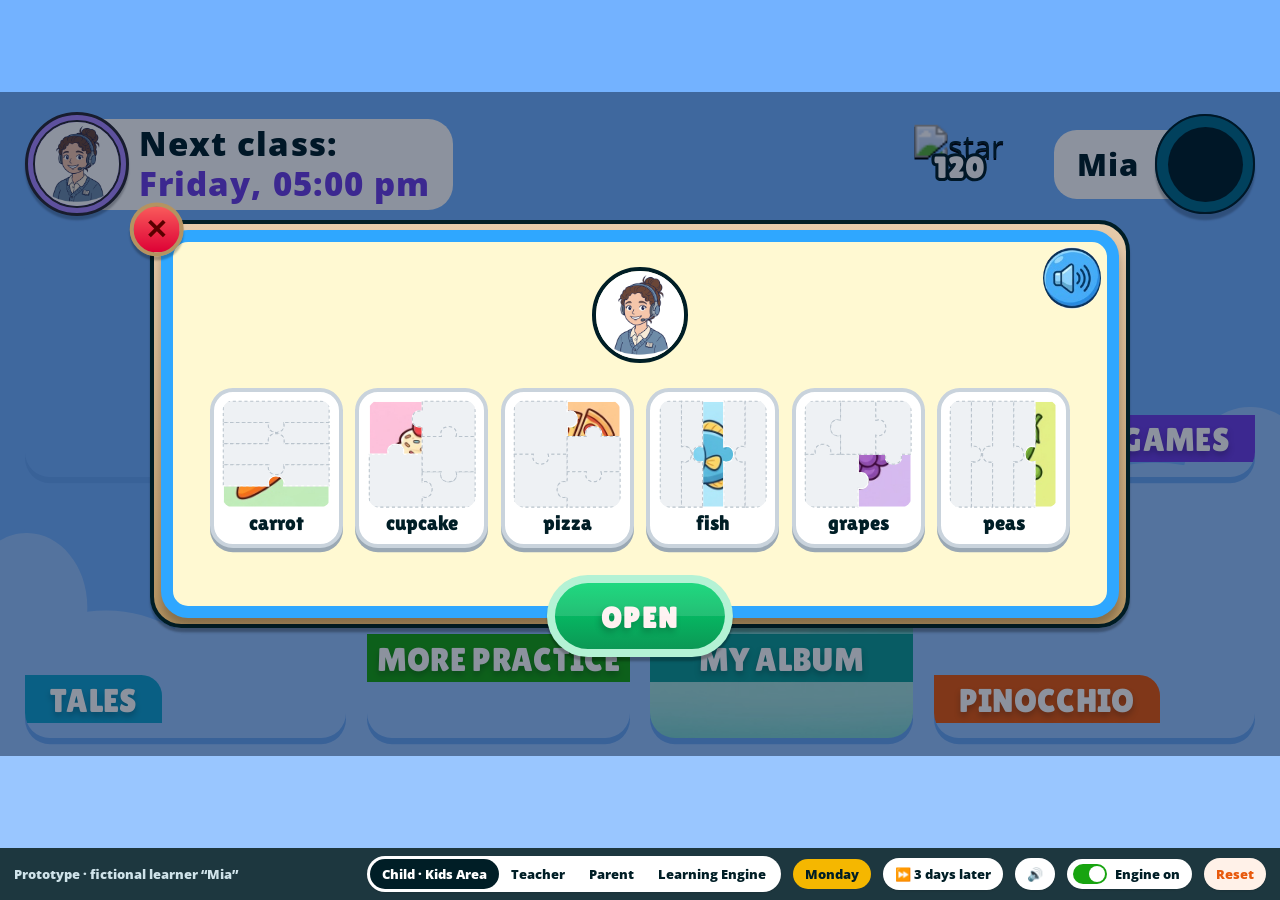
==== index.html @ e577f371 "Clip game avatars to the inner disc of their ring Co-Authored-By: Claude Opus 5.5 <noreply@anthropic" ====
<!doctype html>
<html lang="en" class="ka">
<head>
<meta charset="utf-8">
<meta name="viewport" content="width=device-width, initial-scale=1">
<title>My Album — Kids Area prototype</title>
<link rel="preconnect" href="https://fonts.googleapis.com">
<link rel="preconnect" href="https://fonts.gstatic.com" crossorigin>
<link href="https://fonts.googleapis.com/css2?family=Lilita+One&family=Open+Sans:wght@400;600;700;800&display=swap" rel="stylesheet">
<link rel="stylesheet" href="styles.css?v=42">
<link rel="stylesheet" href="ka.css?v=42">
</head>
<body>
  <div class="ka-root bg-dash" id="kaRoot">
    <div class="ka-cloud" aria-hidden="true">
      <svg viewBox="0 159 568 161" preserveAspectRatio="none"><path id="cloudPath" fill="#BFDCFF" opacity=".5" d="M579.778 208.07C583.449 202.976 585.612 196.715 585.612 189.947C585.612 172.856 571.813 159 554.791 159C541.146 159 529.572 167.902 525.516 180.238C521.269 179.644 516.931 179.337 512.521 179.337C475.255 179.337 443.09 201.263 428.123 232.968C422.91 231.44 417.395 230.621 411.69 230.621C394.4 230.621 378.86 238.145 368.14 250.109C360.456 244.524 351.011 241.232 340.8 241.232C326.866 241.232 314.357 247.363 305.806 257.085C289.142 232.065 260.748 215.589 228.521 215.589C226.1 215.589 223.701 215.682 221.327 215.865C204.839 200.858 182.959 191.716 158.952 191.716C123.844 191.716 93.2852 211.268 77.486 240.119C68.28 235.73 57.9822 233.274 47.1131 233.274C44.2618 233.274 41.4499 233.443 38.6867 233.771C38.7268 233.169 38.7472 232.56 38.7472 231.947C38.7472 217.053 26.722 204.979 11.8883 204.979C-2.9455 204.979 -14.9706 217.053 -14.9706 231.947C-14.9706 241.238 -10.2922 249.431 -3.1718 254.281C-15.9074 267.149 -23.7769 284.878 -23.7769 304.453C-23.7769 343.764 7.96165 375.632 47.1131 375.632C66.7025 375.632 84.4361 367.653 97.2668 354.757C113.673 369.394 135.278 378.284 158.952 378.284C161.373 378.284 163.772 378.191 166.146 378.009C182.634 393.015 204.514 402.158 228.521 402.158C272.734 402.158 309.733 371.148 319.123 329.608C325.6 333.025 332.975 334.958 340.8 334.958C350.387 334.958 359.299 332.056 366.712 327.078C377.454 340 393.616 348.221 411.69 348.221C424.067 348.221 435.547 344.366 445.005 337.785C462.002 355.656 485.967 366.789 512.521 366.789C564.074 366.789 605.866 324.827 605.866 273.063C605.866 247.827 595.933 224.92 579.778 208.07Z"/></svg>
    </div>
    <div class="ka-stage" id="stage" aria-live="polite"></div>
  </div>
  <div class="adult-page" id="adultPage" hidden><div class="screen adult" id="adultScreen"></div></div>
  <div class="demo-bar floating" id="demoBar"></div>
  <script src="app.js?v=42"></script>
</body>
</html>
---- styles.css ----
:root {
  --sky: #73B2FF;
  --sky-edge: #5E9CEB;
  --ink: #001E26;
  --ink-soft: #3E5A63;
  --white: #FFFFFF;
  --paper: #FFF9EE;
  --green: #18A410;
  --green-edge: #0F7A09;
  --purple: #6D3DE4;
  --lavender: #AB89FF;
  --cyan: #11A2CF;
  --magenta: #CF05C1;
  --orange: #E8590C;
  --gold: #F5B700;
  --gold-soft: #FFE27A;
  --red: #E5383B;
  --mint: #B4F2D5;
  --radius: 12px;
  --pill: 30px;
}

* { box-sizing: border-box; }
html, body { margin: 0; }
body {
  background: #E9EEF5;
  color: var(--ink);
  font-family: "Open Sans", system-ui, sans-serif;
  font-size: 15px;
  line-height: 1.4;
}
button { font: inherit; color: inherit; cursor: pointer; }
button:focus-visible, [tabindex]:focus-visible { outline: 3px solid var(--purple); outline-offset: 2px; }
img { display: block; max-width: 100%; }
.title-font { font-family: "Lilita One", sans-serif; font-weight: 400; letter-spacing: .3px; }

/* ---------- demo bar (outside the product) ---------- */
.demo-bar {
  display: flex; flex-wrap: wrap; align-items: center; gap: 8px 12px;
  max-width: 1040px; margin: 0 auto; padding: 12px 16px;
}
.demo-bar .brand { font-weight: 800; font-size: 13px; color: var(--ink-soft); margin-right: auto; }
.seg { display: inline-flex; background: #fff; border-radius: var(--pill); padding: 3px; box-shadow: 0 1px 2px rgba(0,0,0,.12); }
.seg button { border: 0; background: transparent; padding: 6px 12px; border-radius: var(--pill); font-weight: 800; font-size: 13px; }
.seg button[aria-pressed="true"] { background: var(--ink); color: #fff; }
.chip-btn { border: 0; background: #fff; border-radius: var(--pill); padding: 7px 12px; font-weight: 800; font-size: 13px; box-shadow: 0 1px 2px rgba(0,0,0,.12); }
.chip-btn.warn { background: #FFF1E8; color: var(--orange); }
.toggle { display: inline-flex; align-items: center; gap: 8px; background: #fff; border-radius: var(--pill); padding: 5px 12px 5px 6px; font-weight: 800; font-size: 13px; box-shadow: 0 1px 2px rgba(0,0,0,.12); border: 0; }
.toggle .knob { width: 34px; height: 20px; border-radius: 20px; background: #C9D3DD; position: relative; }
.toggle .knob::after { content: ""; position: absolute; top: 2px; left: 2px; width: 16px; height: 16px; border-radius: 50%; background: #fff; }
.toggle[aria-pressed="true"] .knob { background: var(--green); }
.toggle[aria-pressed="true"] .knob::after { left: 16px; }
.day-pill { font-weight: 800; font-size: 13px; background: var(--ink); color: #fff; border-radius: var(--pill); padding: 6px 12px; }

.demo-bar.floating {
  position: fixed; left: 0; right: 0; bottom: 0; z-index: 200; max-width: none; height: 52px; box-sizing: border-box;
  background: rgba(0,30,38,.88); padding: 8px 14px; flex-wrap: nowrap; overflow-x: auto;
}
.demo-bar.floating .brand { color: #CFE3EA; white-space: nowrap; }
.demo-bar.floating .seg, .demo-bar.floating .chip-btn, .demo-bar.floating .toggle { white-space: nowrap; flex: none; }
.demo-bar.floating .day-pill { background: #F5B700; color: var(--ink); white-space: nowrap; }
.ka-root { bottom: 52px !important; }
.adult-page { position: fixed; inset: 0 0 52px 0; overflow: auto; background: #E9EEF5; z-index: 150; padding: 16px; }
.adult-page .screen { max-width: 1040px; margin: 0 auto; min-height: 0; }
.adult-page[hidden] { display: none; }

/* ---------- device stage ---------- */
.stage {
  max-width: 1040px; margin: 0 auto 16px; padding: 0 16px;
}
.screen {
  position: relative;
  background: var(--sky);
  border-radius: 20px;
  min-height: 600px;
  padding: 18px;
  overflow: hidden;
  box-shadow: 0 6px 0 var(--sky-edge), 0 12px 30px rgba(0,30,38,.15);
}
.screen.adult { background: #F6F8FB; box-shadow: 0 6px 0 #DCE3EC, 0 12px 30px rgba(0,30,38,.10); }

/* top bar */
.topbar { display: flex; align-items: center; gap: 10px; margin-bottom: 16px; }
.back { width: 46px; height: 46px; border-radius: 50%; border: 3px solid var(--ink); background: var(--lavender); font-size: 22px; font-weight: 800; display: grid; place-items: center; box-shadow: 0 3px 0 var(--ink); flex: none; }
.next-class { display: flex; align-items: center; gap: 10px; background: #fff; border-radius: var(--radius); padding: 6px 14px 6px 6px; box-shadow: 0 3px 0 var(--sky-edge); }
.next-class img { width: 40px; height: 40px; border-radius: 50%; object-fit: cover; border: 2px solid var(--ink); }
.next-class b { display: block; font-size: 13px; }
.next-class span { font-size: 13px; color: var(--purple); font-weight: 800; }
.spacer { flex: 1; }
.stars { display: flex; align-items: center; gap: 6px; background: #fff; border-radius: var(--pill); padding: 6px 14px 6px 8px; font-weight: 800; box-shadow: 0 3px 0 var(--sky-edge); }
.stars .star { font-size: 22px; line-height: 1; }
.me { display: flex; align-items: center; gap: 8px; background: #fff; border-radius: var(--pill); padding: 4px 4px 4px 14px; font-weight: 800; box-shadow: 0 3px 0 var(--sky-edge); }
.me .ava { width: 36px; height: 36px; border-radius: 50%; background: var(--purple); color: #fff; display: grid; place-items: center; font-family: "Lilita One", sans-serif; }

/* banner */
.banner { display: flex; align-items: center; gap: 14px; background: #fff; border-radius: var(--radius); padding: 10px 14px; margin-bottom: 14px; box-shadow: 0 3px 0 var(--sky-edge); }
.banner img { width: 52px; height: 52px; border-radius: 50%; object-fit: cover; border: 2px solid var(--ink); flex: none; }
.banner .txt { flex: 1; }
.banner .txt b { font-family: "Lilita One", sans-serif; font-weight: 400; font-size: 19px; display: block; }
.banner .txt small { color: var(--ink-soft); font-weight: 800; }
.banner.system { background: #EAF3FF; }

/* home tiles */
.tiles { display: grid; grid-template-columns: 1fr 1.25fr 1fr; grid-template-rows: 190px 190px; gap: 14px; }
.tile { position: relative; border: 0; border-radius: var(--radius); overflow: hidden; text-align: left; padding: 0; box-shadow: 0 4px 0 rgba(0,30,38,.25); }
.tile .label { position: absolute; left: 0; bottom: 12px; background: rgba(0,0,0,.18); color: #fff; font-family: "Lilita One", sans-serif; font-size: 22px; padding: 4px 14px; border-radius: 0 10px 10px 0; text-transform: uppercase; }
.tile .glyph { position: absolute; inset: 0; display: grid; place-items: center; font-size: 64px; opacity: .9; }
.tile.album { grid-row: 1 / 3; grid-column: 2; background: var(--green); }
.tile.album .art { position: absolute; inset: 18px 18px 64px; background: #fff; border-radius: 16px; display: grid; place-items: center; }
.tile.album .art img { width: 82%; }
.tile .badge { position: absolute; top: 12px; right: -34px; transform: rotate(35deg); background: var(--orange); color: #fff; font-family: "Lilita One", sans-serif; padding: 2px 40px; font-size: 14px; }
.tile.dim { filter: saturate(.85); }
.t-streams { background: var(--magenta); } .t-games { background: var(--lavender); }
.t-tales { background: var(--cyan); } .t-practice { background: var(--orange); }

/* album page */
.page-head { display: flex; align-items: center; gap: 12px; flex-wrap: wrap; }
.ribbon { background: var(--purple); color: #fff; font-family: "Lilita One", sans-serif; font-size: 24px; padding: 6px 22px; border-radius: 10px; box-shadow: 0 3px 0 #4B26AE; }
.source { background: #fff; border-radius: var(--pill); padding: 5px 12px; font-weight: 800; font-size: 13px; }
.album {
  background: var(--paper); border-radius: 18px; padding: 18px; margin-top: 14px;
  border: 4px solid var(--ink); box-shadow: 0 5px 0 var(--ink);
}
.album-meta { display: flex; justify-content: space-between; align-items: center; gap: 10px; flex-wrap: wrap; margin-bottom: 14px; }
.progress { display: flex; gap: 6px; align-items: center; font-weight: 800; }
.progress .dot { width: 18px; height: 18px; border-radius: 50%; border: 2px solid var(--ink); background: #fff; }
.progress .dot.on { background: var(--gold); }
.slots { display: grid; grid-template-columns: repeat(4, 1fr); gap: 14px; }
.card {
  position: relative; background: #fff; border-radius: 14px; border: 3px solid var(--ink);
  padding: 10px 10px 12px; text-align: center; box-shadow: 0 3px 0 var(--ink); min-height: 220px;
}
.card .pic { aspect-ratio: 1; display: grid; place-items: center; border-radius: 10px; background: transparent; overflow: hidden; }
.card .pic img { width: 92%; mix-blend-mode: multiply; }
.card .word { font-family: "Lilita One", sans-serif; font-size: 20px; margin-top: 6px; }
.card .phrase { font-size: 12px; font-weight: 800; color: var(--ink-soft); min-height: 34px; }
.card .state { position: absolute; top: -12px; left: 50%; transform: translateX(-50%); white-space: nowrap; font-size: 11px; font-weight: 800; padding: 2px 10px; border-radius: var(--pill); background: var(--ink); color: #fff; }
.card.s0 { border-style: dashed; box-shadow: none; background: #FBF7EE; }
.card.s0 .pic img { filter: grayscale(1) contrast(.35) brightness(1.2); opacity: .45; }
.card.s0 .word, .card.s0 .phrase { color: #B9B3A6; }
.card.s1 .pic img { filter: grayscale(1) contrast(1.1); }
.card.s1 .state { background: #6C7A80; }
.card.s2 .state { background: var(--green); }
.card.s3 { border-color: #B98900; background: linear-gradient(180deg, #FFF6CF, #fff 45%); box-shadow: 0 3px 0 #B98900, 0 0 0 4px var(--gold-soft); }
.card.s3 .state { background: var(--gold); color: var(--ink); }
.card .gold-star { position: absolute; top: 8px; right: 8px; font-size: 22px; }
.card .speak { position: absolute; top: 8px; left: 8px; width: 30px; height: 30px; border-radius: 50%; border: 2px solid var(--ink); background: #fff; font-size: 14px; }

.legend { display: flex; flex-wrap: wrap; gap: 8px 16px; font-size: 12px; font-weight: 800; color: var(--ink-soft); margin-top: 14px; }
.legend span { display: inline-flex; align-items: center; gap: 6px; }
.legend i { width: 14px; height: 14px; border-radius: 4px; border: 2px solid var(--ink); display: inline-block; }

/* buttons */
.btn {
  border: 0; border-radius: var(--pill); padding: 12px 26px; font-family: "Lilita One", sans-serif; font-size: 20px;
  color: #fff; background: var(--green); box-shadow: 0 4px 0 var(--green-edge); text-transform: uppercase;
}
.btn:disabled { background: #A8B4B8; box-shadow: 0 4px 0 #85949A; cursor: not-allowed; }
.btn.secondary { background: #fff; color: var(--ink); box-shadow: 0 4px 0 #C4CFD6; }
.btn.gold { background: var(--gold); color: var(--ink); box-shadow: 0 4px 0 #B98900; }
.btn.small { font-size: 16px; padding: 8px 18px; }
.cta-row { display: flex; gap: 12px; align-items: center; justify-content: center; flex-wrap: wrap; margin-top: 18px; }
.note { font-weight: 800; color: #fff; text-align: center; margin-top: 10px; text-shadow: 0 1px 0 rgba(0,0,0,.15); }
.note.dark { color: var(--ink-soft); text-shadow: none; }

/* activity */
.activity { background: #fff; border-radius: 18px; padding: 18px; border: 4px solid var(--ink); box-shadow: 0 5px 0 var(--ink); min-height: 470px; display: flex; flex-direction: column; }
.act-head { display: flex; align-items: center; gap: 12px; margin-bottom: 8px; }
.steps { display: flex; gap: 6px; flex: 1; }
.steps i { flex: 1; height: 10px; border-radius: 10px; background: #E3E8EE; }
.steps i.done { background: var(--green); }
.steps i.now { background: var(--lavender); }
.kind { font-weight: 800; font-size: 12px; text-transform: uppercase; color: var(--purple); background: #F0EAFF; border-radius: var(--pill); padding: 4px 10px; white-space: nowrap; }
.prompt { font-family: "Lilita One", sans-serif; font-size: 26px; text-align: center; margin: 6px 0 12px; }
.listen { display: flex; justify-content: center; margin-bottom: 14px; }
.listen button { width: 86px; height: 86px; border-radius: 50%; border: 4px solid var(--ink); background: var(--cyan); color: #fff; font-size: 34px; box-shadow: 0 4px 0 var(--ink); }
.choices { display: grid; grid-template-columns: repeat(4, 1fr); gap: 14px; }
.choice { border: 3px solid var(--ink); border-radius: 14px; background: #fff; padding: 8px; box-shadow: 0 3px 0 var(--ink); }
.choice img { mix-blend-mode: multiply; }
.choice.wrong { border-color: var(--red); box-shadow: 0 3px 0 var(--red); opacity: .55; }
.choice.right { border-color: var(--green); box-shadow: 0 3px 0 var(--green), 0 0 0 4px var(--mint); }
.choice.hint { box-shadow: 0 3px 0 var(--ink), 0 0 0 5px var(--gold-soft); }

.build { display: grid; grid-template-columns: 220px 1fr; gap: 18px; align-items: center; flex: 1; }
.friend { text-align: center; }
.friend img { width: 220px; mix-blend-mode: multiply; }
.friend .plate { display: inline-flex; align-items: center; gap: 6px; margin-top: 4px; background: #F3F6F9; border-radius: var(--pill); padding: 4px 12px; font-weight: 800; }
.friend .plate img { width: 34px; }
.sentence { min-height: 70px; border: 3px dashed #9AAAB1; border-radius: 14px; display: flex; flex-wrap: wrap; gap: 8px; padding: 10px; align-items: center; background: #F8FAFC; }
.sentence .placeholder { color: #9AAAB1; font-weight: 800; }
.tiles-row { display: flex; flex-wrap: wrap; gap: 10px; margin-top: 14px; }
.word-tile { border: 3px solid var(--ink); background: #fff; border-radius: 12px; padding: 8px 16px; font-family: "Lilita One", sans-serif; font-size: 22px; box-shadow: 0 3px 0 var(--ink); }
.word-tile.used { visibility: hidden; }
.word-tile.in { background: #F0EAFF; }
.word-tile.hint { background: var(--gold-soft); }
.word-tile.bad { background: #FFE3E3; border-color: var(--red); box-shadow: 0 3px 0 var(--red); }

.feedback { min-height: 54px; margin-top: 12px; border-radius: 12px; padding: 10px 14px; font-weight: 800; display: flex; align-items: center; gap: 10px; }
.feedback.ok { background: #E3F8E1; color: #0F6B0A; }
.feedback.no { background: #FFF1E8; color: #A33C06; }
.feedback.info { background: #EEF3FF; color: #2C3E9E; }
.act-foot { display: flex; justify-content: space-between; align-items: center; gap: 10px; margin-top: auto; padding-top: 14px; }
.hint-btn { border: 0; background: #FFF6D6; border-radius: var(--pill); padding: 8px 16px; font-weight: 800; }
.hint-btn:disabled { opacity: .45; cursor: not-allowed; }

/* summary / reward */
.summary { background: #fff; border-radius: 18px; padding: 22px; border: 4px solid var(--ink); box-shadow: 0 5px 0 var(--ink); text-align: center; }
.summary h2 { font-family: "Lilita One", sans-serif; font-weight: 400; font-size: 32px; margin: 0 0 6px; }
.up-list { display: flex; justify-content: center; flex-wrap: wrap; gap: 12px; margin: 16px 0; }
.up { width: 120px; }
.up .card { min-height: 0; padding: 6px; }
.up .card .word { font-size: 16px; }
.plus { font-family: "Lilita One", sans-serif; font-size: 28px; color: var(--green); }
.when { display: inline-flex; align-items: center; gap: 10px; background: #FFF6D6; border: 3px solid var(--gold); border-radius: 14px; padding: 10px 16px; font-weight: 800; }
.reward { display: grid; grid-template-columns: 240px 1fr; gap: 18px; align-items: center; text-align: left; }
.reward img { mix-blend-mode: multiply; }

/* adult views */
.adult h2 { font-size: 22px; margin: 0 0 4px; }
.adult .sub { color: var(--ink-soft); margin: 0 0 16px; }
.panel { background: #fff; border-radius: 14px; padding: 16px; box-shadow: 0 1px 3px rgba(0,30,38,.08); border: 1px solid #E3E8EE; margin-bottom: 14px; }
.panel h3 { margin: 0 0 10px; font-size: 16px; }
.t-head { display: flex; align-items: center; gap: 14px; margin-bottom: 14px; }
.t-head img { width: 64px; height: 64px; border-radius: 50%; object-fit: cover; border: 2px solid var(--ink); }
table { width: 100%; border-collapse: collapse; font-size: 14px; }
th, td { text-align: left; padding: 8px 6px; border-bottom: 1px solid #EEF1F4; vertical-align: top; }
th { font-size: 12px; text-transform: uppercase; color: var(--ink-soft); letter-spacing: .3px; }
.rung { display: inline-block; font-size: 12px; font-weight: 800; padding: 2px 10px; border-radius: var(--pill); }
.r0 { background: #EEF1F4; color: #6C7A80; } .r1 { background: #E6EAED; color: #3E5A63; }
.r2 { background: #E3F8E1; color: #0F6B0A; } .r3 { background: #FFF1BF; color: #7A5A00; }
.focus { background: #FFF6D6; border-left: 5px solid var(--gold); border-radius: 10px; padding: 10px 14px; font-weight: 600; }
.cando { display: flex; gap: 12px; align-items: flex-start; padding: 12px 0; border-bottom: 1px solid #EEF1F4; }
.cando:last-child { border-bottom: 0; }
.cando .ic { font-size: 22px; width: 32px; text-align: center; }
.cando b { display: block; }
.cando small { color: var(--ink-soft); }
.before { color: var(--ink-soft); font-size: 13px; }
.before s { color: #9AAAB1; }
.empty { color: var(--ink-soft); font-style: italic; }
.zone { font-weight: 800; }
.zone.frustrating { color: var(--red); } .zone.suboptimal { color: var(--orange); }
.zone.optimal { color: var(--green); } .zone.boring { color: #7A8A90; }
.mono { font-family: ui-monospace, SFMono-Regular, Menlo, monospace; font-size: 12px; }
.events-wrap { max-height: 330px; overflow: auto; }
.grid2 { display: grid; grid-template-columns: 1fr 1fr; gap: 14px; }

.toast { position: fixed; left: 50%; bottom: 24px; transform: translateX(-50%); background: var(--ink); color: #fff; padding: 10px 18px; border-radius: var(--pill); font-weight: 800; z-index: 10; max-width: calc(100% - 32px); text-align: center; }

@media (max-width: 760px) {
  .screen { padding: 12px; min-height: 0; }
  .tiles { grid-template-columns: 1fr 1fr; grid-template-rows: 220px 130px 130px; }
  .tile.album { grid-column: 1 / 3; grid-row: 1; }
  .next-class { display: none; }
  .slots, .choices { grid-template-columns: repeat(2, 1fr); }
  .build, .reward, .grid2 { grid-template-columns: 1fr; }
  .friend img { width: 170px; margin: 0 auto; }
  .prompt { font-size: 22px; }
  .word-tile { font-size: 19px; padding: 6px 12px; }
}

/* v3 adult views */
.chip-btn.ok { background: #18A410; color: #fff; border-color: #0F6B0A; }
.lvchip { display: inline-block; font-size: 12px; font-weight: 700; padding: 2px 8px; border-radius: 10px; background: #EEF1F3; white-space: nowrap; }
.lvchip.l2 { background: #DDEFFF; } .lvchip.l3 { background: #E4E9EE; } .lvchip.l4 { background: #FFF0B8; } .lvchip.l5 { background: #F1E6FF; }
.ladder { display: flex; flex-wrap: wrap; gap: 4px 14px; font-size: 13px; color: #3E5A63; margin-top: 3px; }
.ladder b { color: #001E26; }
.gpill { display: inline-block; font-size: 12px; font-weight: 800; color: #fff; padding: 2px 8px; border-radius: 10px; }
.gpill.g-bubbles { background: #E9B33D; } .gpill.g-pino { background: #E8590C; } .gpill.g-quiz { background: #2BB5D6; }

/* v4 parent view */
.kpis { display: grid; grid-template-columns: repeat(3, 1fr); gap: 12px; margin-bottom: 14px; }
.kpi { background: #fff; border-radius: 14px; padding: 14px 16px; box-shadow: 0 1px 3px rgba(0,0,0,.08); display: grid; grid-template-columns: auto 1fr; column-gap: 12px; align-items: center; }
.kpi b { font-size: 40px; line-height: 1; grid-row: 1 / 3; color: #6D3DE4; }
.kpi:first-child b { color: #C08A00; }
.kpi span { font-size: 13px; color: #3E5A63; line-height: 1.3; }
.kpi small { font-size: 12px; font-weight: 800; color: #6C7A80; }
.kpi small.pos { color: #18A410; } .kpi small.neg { color: #DD0035; }
.pchart { width: 100%; height: auto; display: block; }
.pchart .grid { stroke: #E6EAEE; stroke-width: 1; }
.pchart .ax { font-size: 10px; fill: #6C7A80; }
.pchart .ln { fill: none; stroke-width: 2.5; }
.pchart .ln.met, .pchart .dt.met { stroke: #9171EB; } .pchart .dt.met { fill: #9171EB; }
.pchart .ln.rem, .pchart .dt.rem { stroke: #E0A200; } .pchart .dt.rem { fill: #E0A200; }
.pchart .vl { font-size: 11px; font-weight: 800; } .pchart .vl.met { fill: #6D3DE4; } .pchart .vl.rem { fill: #A87700; }
.wk { margin: 0 0 8px; font-size: 14px; line-height: 1.45; }
.vm-legend { display: flex; flex-wrap: wrap; gap: 6px; margin-bottom: 10px; }
.vm-row { display: grid; grid-template-columns: 150px 1fr; gap: 10px; padding: 6px 0; border-top: 1px solid #EEF1F3; align-items: start; }
.vm-row.locked { opacity: .55; }
.vm-u { display: flex; align-items: center; gap: 6px; font-size: 13px; }
.vm-u em { font-style: normal; font-size: 10px; font-weight: 800; background: #6D3DE4; color: #fff; border-radius: 8px; padding: 1px 6px; }
.vm-u em.soon { background: #B0B8BE; }
.vm-chips { display: flex; flex-wrap: wrap; gap: 5px; }
.vchip { display: inline-flex; align-items: center; gap: 3px; font-size: 12px; font-weight: 700; padding: 2px 8px 2px 5px; border-radius: 10px; border: 1.5px solid transparent; white-space: nowrap; }
.vchip i { font-style: normal; font-size: 13px; }
.vchip.l0 { background: #fff; border: 1.5px dashed #C3CAD0; color: #8A959B; }
.vchip.l1 { background: #E9ECEE; color: #4A565C; }
.vchip.l2 { background: #D6ECFF; color: #0D5C9E; }
.vchip.l3 { background: linear-gradient(#FFFFFF, #DCE3EA); border-color: #9AA8B4; color: #3E4A52; }
.vchip.l4 { background: #FFE78F; border-color: #E0A200; color: #6B4A00; }
.vchip.l5 { background: linear-gradient(120deg, #FFD3F4, #D1E9FF, #FFF1A8); border-color: #9171EB; color: #3B2496; }
.vchip.dz { filter: saturate(.3); border-style: dashed; }
.lvchip.dz { background: #EFE7DA; }
@media (max-width: 700px) { .kpis { grid-template-columns: 1fr; } .vm-row { grid-template-columns: 1fr; } }

/* v7 parent: programme status */
.status { border-radius: 14px; padding: 12px 16px; margin: 0 0 14px; font-size: 15px; line-height: 1.45; background: #fff; border-left: 6px solid #18A410; box-shadow: 0 1px 3px rgba(0,0,0,.08); }
.status.mid { border-left-color: #E0A200; } .status.low { border-left-color: #DD0035; }
.status > b:first-child { color: #18A410; } .status.mid > b:first-child { color: #B07D00; } .status.low > b:first-child { color: #DD0035; }
.kpi b small { font-size: 16px; color: #8A959B; }
.pchart .pb.ok { fill: #34C759; } .pchart .pb.mid { fill: #F2B705; } .pchart .pb.low { fill: #F0516A; } .pchart .pb.fut { fill: #E3E8EC; }
.pchart .exp { stroke: #0D3B4E; stroke-width: 2; stroke-dasharray: 4 3; }
.pchart .vl { font-size: 10px; font-weight: 800; fill: #0D3B4E; }
.lg { display: inline-block; font-size: 11px; font-weight: 800; padding: 1px 7px; border-radius: 8px; margin-left: 4px; color: #fff; }
.lg.ok { background: #34C759; } .lg.mid { background: #E0A200; } .lg.low { background: #F0516A; }
.nw { display: grid; gap: 8px; }
.nw-i { display: flex; gap: 10px; align-items: center; }
.nw-e { font-size: 28px; width: 40px; height: 40px; border-radius: 10px; background: #F3F6F9; display: flex; align-items: center; justify-content: center; flex: none; }
.nw-i b { font-size: 15px; } .nw-i small { display: block; font-size: 13px; color: #3E5A63; margin-top: 1px; }

/* v8: level colour scale — dashed (not met) → grey (met) → yellow (recognises) → light green (says) → green (remembers) → rainbow (uses with teacher); pink = forgotten */
.vchip.l0, .lvchip.l0 { background: #fff; border: 1.5px dashed #B9C3CC; color: #8A959B; }
.vchip.l1, .lvchip.l1 { background: #E6E9EC; border: 1.5px solid #D0D6DB; color: #4A565C; }
.vchip.l2, .lvchip.l2 { background: #FFEB99; border: 1.5px solid #F2CF4A; color: #6B5300; }
.vchip.l3, .lvchip.l3 { background: #D4F2C9; border: 1.5px solid #9FDC8C; color: #2B6B1C; }
.vchip.l4, .lvchip.l4 { background: #5CCB5F; border: 1.5px solid #3BA53E; color: #fff; }
.vchip.l5, .lvchip.l5 { background: linear-gradient(110deg, #FFB3C7, #FFE38A 25%, #B6F0A8 50%, #A8DDFF 75%, #D9B8FF); border: 1.5px solid #B48CF0; color: #3B2496; }
.vchip.dz, .lvchip.dz { background: #FFD6E5; border: 1.5px solid #F48FB1; color: #A3164E; filter: none; border-style: solid; }
.nw-e .emo { font-size: inherit; } .nw-e .wimg { width: 40px; height: 40px; border-radius: 10px; }
.vm-u .tico { width: 22px; height: 22px; border-radius: 50%; }
.chip-ico { width: 15px; height: 15px; border-radius: 50%; vertical-align: -3px; margin-left: 3px; }
h3 .chip-ico { width: 20px; height: 20px; margin: 0 4px 0 0; vertical-align: -4px; }
---- ka.css ----
/* Kids Area replica — layout, sizes and colours measured from school.novakidschool.com (Nov 2026).
   Base canvas 616×320, scaled with CSS zoom exactly like the original (--zoom = viewport / base). */
@font-face { font-family: "Lilita One"; src: url("https://cdn.novakidschool.com/student-area/fonts/LilitaOne-Regular.ttf") format("truetype"); font-display: swap; }
@font-face { font-family: "St Transmission Bold"; src: local("StTransmission-Bold"), url("https://cdn.novakidschool.com/landing/static/fonts/st-transmission/StTransmission-Bold.otf") format("opentype"); font-weight: 700; font-display: swap; }
@font-face { font-family: Mikado; src: url("https://cdn.novakidschool.com/student-area/fonts/Mikado-Web-Regular.woff2") format("woff2"); font-weight: 400; font-display: swap; }
@font-face { font-family: Mikado; src: url("https://cdn.novakidschool.com/student-area/fonts/Mikado-Web-Bold.woff2") format("woff2"); font-weight: 700 800; font-display: swap; }

html.ka, html.ka body { margin: 0; height: 100%; overflow: hidden; }
.ka-root {
  position: fixed; inset: 0; display: flex; align-items: center; justify-content: center; overflow: hidden;
  font-family: "Open Sans", sans-serif; color: #001E26;
  background-color: #73B2FF;
}
.ka-root.bg-dash { background: #73B2FF; }
.ka-root.bg-inner { background: #E3D1FF; }
.ka-root.bg-hw { background: #B4A1FF url("https://cdn.novakidschool.com/student-area/images/skill-exerciser/background.svg") center / cover no-repeat; }
.ka-cloud { position: absolute; left: 0; right: 0; bottom: 0; height: 52%; pointer-events: none; }
.ka-cloud svg { width: 100%; height: 100%; display: block; }
.ka-stage { width: 616px; height: 320px; zoom: var(--zoom, 1); position: relative; flex: none; overflow: hidden; }
:where(.ka-stage) button { font: inherit; color: inherit; cursor: pointer; appearance: none; background: none; border: 0; padding: 0; position: relative; flex-shrink: 0; }
:where(.ka-stage) button:hover { filter: brightness(92%) contrast(110%); }
:where(.ka-stage) button:disabled { filter: contrast(55%) brightness(85%); pointer-events: none; }
:where(.ka-stage) img { display: block; }

/* text styles */
.t-primary { color: #fff; letter-spacing: .07em; font-family: "St Transmission Bold", "Lilita One", sans-serif; font-weight: 700; position: relative; z-index: 1; display: inline-flex; padding: .182em; line-height: 1.2; }
.t-primary::before { content: attr(data-text); position: absolute; inset: 0; padding: inherit; z-index: -1; -webkit-text-stroke: .25em #001E26; }
.t-lilita { font-family: "Lilita One", sans-serif; font-weight: 400; }
.t-mikado { font-family: Mikado, "Open Sans", sans-serif; font-weight: 800; letter-spacing: .5px; }

/* header */
.ka-header { height: 70px; padding: 0 12px; display: flex; align-items: center; position: relative; z-index: 5; box-sizing: border-box; }
.ka-lesson { display: flex; align-items: center; }
.ka-teacher { z-index: 1; box-sizing: border-box; width: 50px; height: 50px; padding: 2.5px; border-radius: 50%; background: #AB89FF; border: 1.5px solid #2C2A33; box-shadow: 0 2px 1px rgba(0,0,0,.25); }
.ka-teacher > div { height: 100%; border-radius: 50%; overflow: hidden; background: #2C2A33; border: 1px solid #2C2A33; box-sizing: border-box; }
.ka-teacher img { width: 110px; margin: 1px 0 0 -30px; }
.ka-teacher img.photo { width: 100%; height: 100%; object-fit: cover; margin: 0; }
.ka-info { box-sizing: border-box; background: #fff; border-radius: 12px; display: flex; flex-direction: column; justify-content: center; min-width: 160px; height: 44px; margin-left: -36px; padding: 0 11px 0 41px; text-align: left; }
.ka-info span { font-size: 16px; line-height: 1.2; }
.ka-icon-btn { margin-left: auto; }
.ka-icon-btn + .ka-icon-btn { margin-left: 10px; }
.ka-dq img { width: 48px; }
.ka-shop img { width: 44px; }
.ka-coins { display: flex; align-items: center; justify-content: center; min-width: 50px; margin-left: auto; position: relative; user-select: none; }
.ka-icon-btn + .ka-coins { margin-left: 10px; }
.ka-coins .star { position: absolute; top: 50%; left: 50%; transform: translate(-50%, -50%); filter: drop-shadow(0 1.18px 0 #000); width: 60px; }
.ka-coins .num { font-family: "Lilita One", sans-serif; font-size: 14px; position: relative; top: 2px; z-index: 1; }
.ka-coins .num::before { -webkit-text-stroke: .21em #001E26; }
.ka-profile { display: flex; flex-direction: row-reverse; align-items: center; margin-left: 10px; }
.ka-avatar { width: 48px; height: 48px; border-radius: 50%; background: #016B88; position: relative; box-shadow: 0 3px 1px rgba(0,0,0,.25); }
.ka-avatar::before { content: ""; position: absolute; inset: 0; border: 1.24px solid #001E26; border-radius: 50%; }
.ka-avatar .ch { position: absolute; top: 12.4%; left: 12.4%; width: 75.2%; height: 75.2%; border-radius: 50%; overflow: hidden; background: #001E26; }
.ka-avatar .ch img { position: absolute; max-width: none; width: 150%; height: auto; left: -40%; top: -14%; margin: 0; transform: none; }
.ka-nick { background: #fff; border-radius: 11px; height: 33px; display: flex; align-items: center; margin: 0 -40px 0 10px; padding: 1px 48px 0 11px; box-sizing: border-box; font-size: 15px; }

/* dashboard tiles */
.ka-tiles { box-sizing: border-box; height: 250px; gap: 10px; padding: 0 12px 9px; display: grid; }
.ka-tiles.g6 { grid-template-columns: 1.1fr .9fr .9fr 1.1fr; grid-template-areas: "tile1 tile3 tile4 tile5" "tile2 tile3 tile4 tile6"; }
.ka-tile { border-radius: 12px; transition: transform .25s; }
.ka-tile:hover { transform: scale(1.04); filter: none !important; }
.ka-tile .wr { border-radius: inherit; background: center / cover no-repeat; width: 100%; height: 100%; display: flex; align-items: center; justify-content: center; position: relative; overflow: hidden; box-shadow: 0 3px 0 #68A7F4; }
.ka-tile .iw { position: absolute; top: 50%; left: 50%; transform: translate(-50%, -50%); max-width: 100%; }
.ka-tile .iw img { width: 100%; }
.ka-tile .label { position: absolute; bottom: 7px; height: 23px; display: flex; align-items: center; justify-content: center; z-index: 1; box-sizing: border-box; color: #fff; }
.ka-tile .label span { font-family: "Lilita One", sans-serif; font-size: 16px; letter-spacing: .01em; color: #fff; text-shadow: 0 2px 3px rgba(0,0,0,.25); position: relative; top: .5px; white-space: nowrap; }
.ka-tile.l-right .label { right: 0; border-top-left-radius: 10px; padding: 0 12px; }
.ka-tile.l-left .label { left: 0; border-top-right-radius: 10px; padding: 0 12px; }
.ka-tile.l-full .label { left: 0; width: 100%; bottom: 27px; }
.ka-badge { position: absolute; z-index: 2; top: -8px; right: -28px; width: 80px; height: 40px; transform: rotate(45deg); display: flex; justify-content: center; align-items: flex-end; padding-bottom: 3px; box-sizing: border-box; background: linear-gradient(#F66504, #EE7408); box-shadow: 0 1px 2px rgba(0,0,0,.25); }
.ka-badge span { font-family: "St Transmission Bold", "Lilita One", sans-serif; font-weight: 700; color: #fff; font-size: 12px; letter-spacing: .07em; text-shadow: 0 2px 3px rgba(0,0,0,.25); }
.ka-tick { position: absolute; z-index: 2; top: 5px; left: 0; }
.ka-tick img { width: 27px; height: 27px; margin: 4px 0 0 7px; object-fit: contain; }
.album-tile .wr { background: linear-gradient(160deg, #2EC4B6 0%, #12A0A0 100%); }
.album-tile .wr::after { content: ""; position: absolute; inset: 0; background: radial-gradient(circle at 30% 20%, rgba(255,255,255,.35), transparent 45%); }
.album-tile .iw { width: 112px; margin-top: -12px; z-index: 1; }
.album-tile .iw img { border-radius: 14px; mix-blend-mode: multiply; }
.album-tile .iw .card-bg { background: #fff; border-radius: 16px; padding: 6px; box-shadow: 0 2px 0 rgba(0,0,0,.2); }
.album-tile .label { background: #0E8C8C; }

/* inner page header (Games style) */
.ka-back { width: 40px; height: 40px; border-radius: 50%; background: rgba(0,24,181,.3); border: 1.2px solid #000; display: flex; align-items: center; justify-content: center; overflow: hidden; box-shadow: .48px 1.06px 0 #000; }
.ka-back img { width: 40px; }
.ka-title { position: absolute; top: 50%; left: 50%; transform: translate(-50%, -50%); height: 46px; z-index: 1; }
.ka-title svg.rb { display: block; filter: drop-shadow(0 5px 1px rgba(0,0,0,.25)); }
.ka-title span { position: absolute; top: 50%; left: 0; width: 100%; box-sizing: border-box; transform: translateY(-50%); text-align: center; justify-content: center; padding: 0 36px; margin-top: -2px; font-size: 18px; text-shadow: -1px 2px 3px rgba(0,0,0,.2); white-space: nowrap; }

/* board popup (beige frame) */
.ka-pop-wrap { position: absolute; inset: 0; z-index: 50; display: flex; align-items: center; justify-content: center; background: rgba(0,15,40,.45); }
.ka-board { box-sizing: border-box; background: linear-gradient(#E6CBAB, #B49361); border: 2px solid #001E26; border-radius: 15px; padding: 3px; position: relative; box-shadow: 0 2px 1px rgba(0,0,0,.25); }
.ka-board .in { box-sizing: border-box; background: #FFF9D2; border: 6px solid #2FA7FF; border-radius: 13px; padding: 12px 18px 26px; text-align: center; box-shadow: 0 4px 4px rgba(0,0,0,.25); }
.ka-board .in .msg { font-family: "Open Sans", sans-serif; font-weight: 800; font-size: 13px; line-height: 1.25; }
.ka-board .in .sub { font-size: 10px; font-weight: 700; color: #3E5A63; margin-top: 4px; }
.ka-board .in img.pic { margin: 0 auto 6px; border-radius: 50%; border: 2px solid #001E26; object-fit: cover; }
.ka-btn { box-sizing: border-box; background: #B4F2D5; border-radius: 30px; min-width: 86px; padding: 4px; box-shadow: 0 2px 1px rgba(0,0,0,.25); }
.ka-btn .bi { border-radius: 30px; display: flex; align-items: center; justify-content: center; padding: 6px 22px; background: linear-gradient(#00D36E, #0C9855); position: relative; overflow: hidden; }
.ka-btn .bi::after { content: ""; position: absolute; top: 0; left: 0; width: 100%; height: 50%; background: rgba(255,255,255,.12); }
.ka-btn .bi span { font-family: "St Transmission Bold", "Lilita One", sans-serif; font-weight: 700; color: #FFF1F1; font-size: 14px; letter-spacing: .07em; text-transform: uppercase; text-shadow: -1px 2px 3px rgba(0,0,0,.2); white-space: nowrap; position: relative; top: 1px; }
.ka-btn.gold { background: #FFE8A3; }
.ka-btn.gold .bi { background: linear-gradient(#FFC93C, #F09D00); }
.ka-btn.grey { background: #E6ECF0; }
.ka-btn.grey .bi { background: linear-gradient(#9AA9B2, #6F808A); }
.ka-board > .ka-btn { position: absolute; left: 50%; bottom: -16px; transform: translateX(-50%); }
.ka-stage .ka-close { position: absolute; top: 0; left: 0; transform: translate(-45%, -40%); width: 26px; height: 26px; border-radius: 50%; background: linear-gradient(#F95B5B, #DD0035); border: 2px solid #B49361; color: #590000; font-weight: 900; font-size: 13px; display: flex; align-items: center; justify-content: center; box-shadow: 0 2px 1px rgba(0,0,0,.25); }

/* album page */
.alb { position: absolute; left: 12px; right: 12px; top: 64px; bottom: 8px; }
.alb-meta { display: flex; align-items: center; justify-content: space-between; margin: 0 4px 6px; font-size: 10px; font-weight: 800; color: #4B2E9E; }
.alb-meta .from { background: #fff; border-radius: 11px; padding: 3px 10px; box-shadow: 0 2px 0 rgba(0,0,0,.12); color: #001E26; }
.dots { display: inline-flex; gap: 3px; align-items: center; background: #fff; border-radius: 11px; padding: 3px 9px; box-shadow: 0 2px 0 rgba(0,0,0,.12); color: #001E26; }
.dots i { width: 9px; height: 9px; border-radius: 50%; border: 1.3px solid #001E26; background: #fff; display: inline-block; }
.dots i.on { background: #F5B700; }
.slots { display: grid; grid-template-columns: repeat(4, 1fr); gap: 10px; }
.acard { position: relative; box-sizing: border-box; height: 156px; border-radius: 14px; background: #fff; border: 2px solid #001E26; box-shadow: 0 3px 0 #001E26; padding: 6px 6px 5px; text-align: center; display: flex; flex-direction: column; }
.acard .pic { flex: 1; display: flex; align-items: center; justify-content: center; min-height: 0; }
.acard .pic img { max-height: 92px; max-width: 92px; mix-blend-mode: multiply; }
.acard .word { font-family: "Lilita One", sans-serif; font-size: 15px; line-height: 1; margin-top: 2px; }
.acard .phrase { font-size: 8.5px; font-weight: 800; color: #3E5A63; min-height: 22px; display: flex; align-items: center; justify-content: center; line-height: 1.15; }
.acard .state { position: absolute; top: -7px; left: 50%; transform: translateX(-50%); font-family: "Lilita One", sans-serif; font-size: 8.5px; letter-spacing: .03em; padding: 1px 8px; border-radius: 10px; background: #001E26; color: #fff; white-space: nowrap; border: 1.3px solid #001E26; }
.acard .spk { position: absolute; top: 5px; left: 5px; width: 20px; height: 20px; border-radius: 50%; background: #7BC8FF; border: 1.5px solid #001E26; font-size: 9px; display: flex; align-items: center; justify-content: center; box-shadow: 0 1.5px 0 #001E26; }
.acard .gstar { position: absolute; top: 3px; right: 4px; width: 22px; filter: drop-shadow(0 1px 0 #000); }
.acard.s0 { background: rgba(255,255,255,.45); border: 2px dashed #6B54C4; box-shadow: none; }
.acard.s0 .pic img { filter: grayscale(1) contrast(.3) brightness(1.25); opacity: .5; }
.acard.s0 .word, .acard.s0 .phrase { color: #8E7BD6; }
.acard.s0 .state { background: #8E7BD6; border-color: #6B54C4; }
.acard.s1 .pic img { filter: grayscale(1) contrast(1.1); }
.acard.s1 .state { background: #6C7A80; }
.acard.s2 .state { background: #18A410; }
.acard.s3 { background: linear-gradient(#FFF3C4, #fff 55%); border-color: #8A6100; box-shadow: 0 3px 0 #8A6100, 0 0 0 3px #FFD84D; }
.acard.s3 .state { background: #F5B700; color: #001E26; border-color: #8A6100; }
.alb-foot { display: flex; align-items: center; justify-content: space-between; margin-top: 12px; gap: 8px; }
.legend { display: flex; flex-wrap: wrap; gap: 3px 9px; font-size: 8px; font-weight: 800; color: #4B2E9E; max-width: 290px; }
.legend span { display: inline-flex; align-items: center; gap: 3px; }
.legend i { width: 9px; height: 9px; border-radius: 3px; border: 1.2px solid #001E26; display: inline-block; }
.when { display: flex; align-items: center; gap: 6px; background: #FFF9D2; border: 2px solid #F5B700; border-radius: 12px; padding: 4px 10px; font-size: 9.5px; font-weight: 800; }
.when img { width: 20px; }

/* activity (homework / skill-exerciser style) */
.hw-top { position: absolute; top: 8px; left: 9px; right: 9px; height: 30px; display: flex; align-items: center; }
.hw-back { width: 27px; height: 27px; border-radius: 50%; background: #A590F9; border: 1px solid #000; box-shadow: .5px 1px 0 #000, .5px 2.4px .5px rgba(0,0,0,.25); display: flex; align-items: center; justify-content: center; }
.hw-back img { width: 15px; }
.hw-bar { position: absolute; left: 88px; width: 432px; top: 13px; height: 17px; box-sizing: border-box; border: 1.4px solid #000; border-radius: 3px; background: linear-gradient(#022424, #096869); overflow: hidden; }
.hw-bar .fill { height: 100%; border-radius: 1.5px; background: linear-gradient(#DDFF0C -43%, #B3ED84 41%, #00E317 89%); transition: width .2s; }
.hw-star { position: absolute; left: 512px; top: 4px; width: 32px; }
.hw-kind { position: absolute; left: 88px; top: 33px; font-size: 8.5px; font-weight: 800; color: #3B2496; background: rgba(255,255,255,.55); border-radius: 8px; padding: 1px 7px; }
.hw-body { position: absolute; left: 16px; right: 16px; top: 52px; bottom: 50px; }
.hw-prompt { font-family: "Lilita One", sans-serif; font-size: 17px; text-align: center; color: #fff; -webkit-text-stroke: 0; text-shadow: 0 1.5px 0 #3B2496, 0 0 6px rgba(59,36,150,.5); margin-bottom: 8px; }
.hw-speaker { display: flex; justify-content: center; margin-bottom: 10px; }
.hw-speaker button { width: 52px; height: 52px; border-radius: 12px; background: #fff; border: 1.5px solid #000; box-shadow: .4px 2.2px 0 #000; font-size: 22px; display: flex; align-items: center; justify-content: center; }
.hw-choices { display: flex; justify-content: center; gap: 14px; }
.hw-choice { width: 92px; height: 92px; border-radius: 7.5px; background: #fff; border: 1.5px solid #000; box-shadow: .43px 2.2px 0 #000, 0 4px 3px rgba(0,0,0,.18); display: flex; align-items: center; justify-content: center; }
.hw-choice img { width: 80px; mix-blend-mode: multiply; }
.hw-choice.wrong { opacity: .45; border-color: #DD0035; box-shadow: .43px 2.2px 0 #DD0035; }
.hw-choice.right { background: #CCFF7A; box-shadow: .43px 2.2px 0 #000, 0 0 0 3px #00E317; }
.hw-choice.right img { mix-blend-mode: multiply; }
.hw-choice.hint { box-shadow: .43px 2.2px 0 #000, 0 0 0 3px #FFD84D; }
.hw-build { display: grid; grid-template-columns: 196px 1fr; gap: 14px; height: 100%; }
.hw-panel { border: 2.4px solid #000; border-radius: 7.5px; overflow: hidden; display: flex; flex-direction: column; background: #EEF7FF; }
.hw-panel .top { flex: 1; display: flex; align-items: center; justify-content: center; min-height: 0; }
.hw-panel .top img { height: 150px; mix-blend-mode: multiply; }
.hw-panel .bot { background: rgba(255,255,255,.55); padding: 4px; display: flex; align-items: center; justify-content: center; gap: 4px; font-family: "Lilita One", sans-serif; font-size: 12px; }
.hw-panel .bot img { width: 22px; mix-blend-mode: multiply; }
.hw-sentence { min-height: 44px; border-radius: 7.5px; border: 1.5px dashed rgba(255,255,255,.9); background: rgba(255,255,255,.35); display: flex; flex-wrap: wrap; gap: 6px; align-items: center; padding: 6px; box-sizing: border-box; }
.hw-sentence .ph { color: #fff; font-weight: 800; font-size: 10px; padding-left: 4px; }
.hw-tiles { display: flex; flex-wrap: wrap; gap: 7px; margin-top: 10px; min-height: 36px; }
.wt { background: #fff; border: 1.5px solid #000; border-radius: 7px; box-shadow: .43px 2.2px 0 #000; padding: 4px 10px 3px; font-family: "Lilita One", sans-serif; font-size: 15px; }
.wt.used { visibility: hidden; }
.wt.in { background: #F0EAFF; }
.wt.hint { background: #FFE27A; }
.wt.bad { background: #FFD0D8; border-color: #DD0035; box-shadow: .43px 2.2px 0 #DD0035; }
.hw-fb { position: absolute; left: 16px; right: 290px; bottom: 10px; min-height: 30px; border-radius: 9px; padding: 5px 10px; box-sizing: border-box; font-size: 9.5px; font-weight: 800; display: flex; align-items: center; gap: 6px; line-height: 1.2; }
.hw-fb.ok { background: #E3FFD0; border: 1.5px solid #18A410; color: #0F6B0A; }
.hw-fb.no { background: #FFF1E8; border: 1.5px solid #E8590C; color: #A33C06; }
.ka-stage .hw-hint { position: absolute; right: 152px; bottom: 12px; width: 32px; height: 32px; border-radius: 50%; background: #FFE27A; border: 1px solid #000; box-shadow: .5px 1.5px 0 #000; font-size: 15px; display: flex; align-items: center; justify-content: center; }
.hw-hint:disabled { opacity: .45; }
.ka-stage .hw-answer { position: absolute; right: 12px; bottom: 8px; width: 123px; height: 39px; border-radius: 3.4px; border: 1.4px solid #000; background: linear-gradient(#5AD65F, #1FA526); box-shadow: .5px 2px 0 #000; display: flex; align-items: center; justify-content: center; }
.hw-answer span { font-family: "Lilita One", sans-serif; font-size: 19px; color: #fff; letter-spacing: .02em; -webkit-text-stroke: .6px #0B5E10; text-shadow: 0 1.5px 0 #0B5E10; }
.hw-answer:disabled { background: #96E099; filter: none; }
.hw-answer:disabled span { color: #EEE; -webkit-text-stroke: 0; text-shadow: none; }
.hw-answer.next { background: linear-gradient(#FFC93C, #F09D00); }
.hw-answer.next span { -webkit-text-stroke: .6px #7A4D00; text-shadow: 0 1.5px 0 #7A4D00; }

/* summary / reward board content */
.ups { display: flex; justify-content: center; gap: 8px; margin: 8px 0 4px; }
.ups .acard { width: 74px; height: 98px; padding: 4px; }
.ups .acard .pic img { max-height: 52px; max-width: 52px; }
.ups .acard .word { font-size: 11px; }
.ups .acard .phrase { font-size: 6.5px; min-height: 14px; }
.plus { font-family: "Lilita One", sans-serif; font-size: 18px; color: #18A410; display: inline-flex; align-items: center; gap: 4px; }
.plus img { width: 22px; }
.reward-row { display: flex; gap: 12px; align-items: center; text-align: left; }
.reward-row img.rw { width: 120px; mix-blend-mode: multiply; }

/* toast */
.ka-toast { position: fixed; left: 50%; bottom: 58px; transform: translateX(-50%); background: #001E26; color: #fff; padding: 8px 16px; border-radius: 30px; font: 800 13px "Open Sans", sans-serif; z-index: 100; max-width: calc(100% - 32px); text-align: center; }

/* ===== v3: album collection ===== */
.ka-stage .ka-help { position: absolute; right: 70px; top: 50%; transform: translateY(-50%); width: 34px; height: 34px; border-radius: 50%; background: #fff; border: 1.5px solid #001E26; box-shadow: 0 2px 0 #001E26; font-size: 15px; display: flex; align-items: center; justify-content: center; }
.alb3 { position: absolute; left: 10px; right: 10px; top: 64px; bottom: 6px; display: grid; grid-template-columns: 96px 1fr; gap: 8px; }
.gtabs { display: flex; flex-direction: column; gap: 4px; overflow-y: auto; padding: 2px 2px 6px; }
.ka-stage .gtab { flex: none; height: 29px; border-radius: 9px; background: #fff; border: 1.5px solid #001E26; box-shadow: 0 2px 0 #001E26; display: grid; grid-template-columns: 18px 1fr; grid-template-rows: 1fr 4px; column-gap: 4px; align-items: center; padding: 2px 6px 3px 5px; text-align: left; box-sizing: border-box; }
.gtab .ic { grid-row: 1 / 3; font-size: 14px; line-height: 1; }
.gtab .nm { font-family: "Lilita One", sans-serif; font-size: 11px; line-height: 1; white-space: nowrap; }
.gtab .bar { height: 4px; border-radius: 3px; background: #E2DCF5; overflow: hidden; display: block; }
.gtab .bar i { display: block; height: 100%; background: linear-gradient(90deg, #18A410, #F5B700); }
.gtab .hot { position: absolute; top: -3px; right: -3px; width: 9px; height: 9px; border-radius: 50%; background: #FF6A00; border: 1.5px solid #fff; }
.ka-stage .gtab.on { background: #FFE27A; }
.ka-stage .gtab.locked { background: rgba(255,255,255,.5); border-style: dashed; box-shadow: none; color: #6B54C4; grid-template-rows: 1fr; }
.gtab.locked .lk { position: absolute; right: 5px; font-size: 9px; }
.cards { overflow-y: auto; display: grid; grid-template-columns: repeat(6, 1fr); gap: 11px 7px; padding: 8px 8px 12px 4px; align-content: start; }

/* word card: level is shown by the look, not by text */
.wc { position: relative; height: 104px; border-radius: 10px; background: #fff; border: 2px solid #9AA4A9; box-shadow: 0 2px 0 #5E6B73; display: flex; flex-direction: column; align-items: center; padding: 3px 3px 4px; box-sizing: border-box; }
.ka-stage .wc .face { flex: 1; width: 100%; display: flex; flex-direction: column; align-items: center; min-height: 0; }
.wc .pic { flex: 1; display: flex; align-items: center; justify-content: center; min-height: 0; width: 100%; }
.wc .pic img { max-width: 58px; max-height: 54px; mix-blend-mode: multiply; }
.wc .pic .emo { font-size: 36px; line-height: 1; }
.wc .w { font-family: "Lilita One", sans-serif; font-size: 11px; line-height: 1; margin: 1px 0 3px; white-space: nowrap; }
.wc .pips { display: flex; gap: 1.5px; }
.wc .pips i { width: 8px; height: 8px; background: #D3D8DB; clip-path: polygon(50% 0, 63% 35%, 100% 38%, 71% 61%, 81% 100%, 50% 79%, 19% 100%, 29% 61%, 0 38%, 37% 35%); }
.wc .pips i.on { background: #F5B700; }
.wc.l0 { background: rgba(255,255,255,.45); border: 2px dashed #8E7BD6; box-shadow: none; }
.wc.l0 .pic img { filter: grayscale(1) brightness(1.6) contrast(.2); opacity: .45; }
.wc.l0 .pic .emo { filter: brightness(0); opacity: .16; }
.wc.l0 .w { color: #8E7BD6; }
.wc.l1 .pic img, .wc.l1 .pic .emo { filter: grayscale(1) contrast(1.1); }
.wc.l2 { border-color: #2FA7FF; box-shadow: 0 2px 0 #1A6FB0; }
.wc.l3 { background: linear-gradient(160deg, #FFFFFF 0%, #E4EAF0 45%, #BFCAD4 100%); border: 3px solid #8494A2; box-shadow: 0 2px 0 #4F5C66, inset 0 0 0 2px #fff; }
.wc.l4 { background: linear-gradient(#FFF6CF, #FFD95E); border: 2.5px solid #C08A00; box-shadow: 0 2px 0 #8A6100, inset 0 0 0 2px #FFF3B8; }
.wc.l5 { background: linear-gradient(140deg, #FFD3F4, #D1E9FF 35%, #D5FFD1 65%, #FFF1A8); border: 2.5px solid #6D3DE4; box-shadow: 0 2px 0 #3B2496, inset 0 0 0 2px #fff; }
.wc.l5 .pips i.on { background: #CF05C1; }
.wc .crown { position: absolute; top: -11px; left: 50%; transform: translateX(-50%); font-size: 16px; line-height: 1; filter: drop-shadow(0 1px 0 #3B2496); }
.wc.l3 .pic img, .wc.l4 .pic img, .wc.l5 .pic img { mix-blend-mode: multiply; }
.wc.rec { outline: 3px solid #FF8A00; outline-offset: 1px; }
.ka-stage .wc .go { position: absolute; top: -8px; right: -8px; width: 25px; height: 25px; border-radius: 50%; border: 1.5px solid #001E26; box-shadow: 0 1.5px 0 #001E26; display: flex; align-items: center; justify-content: center; font-size: 13px; z-index: 2; overflow: hidden; }
.wc .go-bubbles { background: #FFD25A; }
.wc .go-pino { background: #FF9A5C; }
.wc .go-quiz { background: #5FD3F0; }
.wc .go-wait { background: #E3E8EC; font-size: 10px; }
.wc .go-wait b { position: absolute; right: 1px; bottom: -1px; font: 9px "Lilita One", sans-serif; color: #001E26; }
.wc .go-teacher { background: #AB89FF; padding: 0; }
.wc .go-teacher img { width: 100%; height: 100%; object-fit: cover; }
.wc.rec .go { box-shadow: 0 1.5px 0 #001E26, 0 0 0 2.5px #FF8A00; }
.wc.static { height: 84px; width: 62px; flex: none; }
.wc.static .pic img { max-width: 44px; max-height: 40px; }
.wc.static .pic .emo { font-size: 28px; }
.wc.static .w { font-size: 9.5px; }
.wc.static .pips i { width: 6.5px; height: 6.5px; }

/* popups / summary */
.mini-row { display: flex; gap: 6px; justify-content: center; margin: 12px 0 2px; flex-wrap: wrap; }
.mini-row.big .wc.static { height: 104px; width: 76px; }
.mini-row.big .wc.static .pic img { max-width: 58px; max-height: 54px; }
.mini-row.big .wc.static .pic .emo { font-size: 36px; }
.ka-stage .pop-spk { position: absolute; top: 12px; right: 12px; width: 28px; height: 28px; border-radius: 50%; background: #fff; border: 1.5px solid #001E26; box-shadow: 0 1.5px 0 #001E26; font-size: 13px; display: flex; align-items: center; justify-content: center; }
.sum-wrap { position: absolute; inset: 70px 0 0 0; display: flex; justify-content: center; align-items: flex-start; padding-top: 6px; }
.sum-wrap .ka-board { min-width: 260px; }
.sum-wrap .in { padding: 12px 18px 28px; }
.emo-big { font-size: 48px; }

/* games menu (replica of Kids Area Games) */
.gm-grid { position: absolute; left: 14px; right: 14px; top: 72px; bottom: 14px; display: grid; grid-template-columns: repeat(3, 1fr); grid-template-rows: 1fr 1fr; gap: 12px 18px; }
.ka-stage .gm { border-radius: 9px; background: var(--b); box-shadow: 0 3px 0 rgba(0,0,0,.12); overflow: visible; display: flex; flex-direction: column; }
.gm .hd { background: var(--c); color: #fff; font-family: "St Transmission Bold", "Lilita One", sans-serif; font-weight: 700; font-size: 13px; letter-spacing: .08em; padding: 6px 0 5px; border-radius: 9px 9px 0 0; text-shadow: 0 1px 1px rgba(0,0,0,.2); }
.gm .art { flex: 1; display: flex; align-items: center; justify-content: center; font-size: 30px; }
.gm .abc { display: flex; gap: 2px; }
.gm .abc i { font-style: normal; width: 22px; height: 22px; border-radius: 50%; background: #E6FBFF; border: 1.5px solid #7FD6F0; display: flex; align-items: center; justify-content: center; font: 13px "Lilita One", sans-serif; color: #E5367A; }
.gm .abc i:nth-child(2) { color: #3C5BE0; margin-top: -10px; }
.gm .abc i:nth-child(3) { color: #18A0C9; }
.gm .alb-badge { position: absolute; top: -8px; right: -8px; display: flex; align-items: center; gap: 2px; background: #fff; border: 1.5px solid #001E26; border-radius: 12px; padding: 1px 6px 1px 2px; font: 12px "Lilita One", sans-serif; box-shadow: 0 1.5px 0 #001E26; }
.gm .alb-badge img { width: 18px; height: 18px; border-radius: 5px; object-fit: cover; }

/* games */
.g-chip { position: absolute; left: 88px; top: 33px; font: 9px "Lilita One", sans-serif; letter-spacing: .03em; color: #fff; border-radius: 8px; padding: 2px 8px; }
.g-chip.g-bubbles { background: #E9B33D; }
.g-chip.g-pino { background: #E8590C; }
.g-chip.g-quiz { background: #2BB5D6; }
.bb-wrap { height: 100%; display: flex; flex-direction: column; align-items: center; justify-content: center; gap: 16px; }
.ka-stage .big-spk { width: 52px; height: 52px; border-radius: 12px; background: #fff; border: 1.5px solid #000; box-shadow: .4px 2.2px 0 #000; font-size: 22px; display: flex; align-items: center; justify-content: center; }
.bubbles { display: flex; gap: 22px; }
.ka-stage .bubble { width: 94px; height: 94px; border-radius: 50%; background: radial-gradient(circle at 32% 28%, #fff 0 12%, rgba(230,250,255,.95) 30%, rgba(170,225,255,.9) 100%); border: 2.5px solid #6BC7F2; box-shadow: 0 3px 0 rgba(30,90,140,.35); display: flex; align-items: center; justify-content: center; }
.bubble img { width: 60px; mix-blend-mode: multiply; border-radius: 50%; }
.bubble .emo { font-size: 44px; }
.ka-stage .bubble.wrong { opacity: .3; }
.ka-stage .bubble.right { border-color: #00C814; box-shadow: 0 0 0 4px #9CF29F, 0 3px 0 rgba(30,90,140,.35); background: radial-gradient(circle at 32% 28%, #fff 0 12%, #E8FFE0 40%, #B9F5A8 100%); }
.ka-stage .bubble.hint { box-shadow: 0 0 0 4px #FFD84D, 0 3px 0 rgba(30,90,140,.35); }
.sp-wrap { height: 100%; display: grid; grid-template-columns: 150px 170px 120px; gap: 26px; align-items: center; justify-content: center; }
.sp-wrap .host { width: 150px; justify-self: center; }
.quiz-host { height: 120px; border-radius: 16px; background: #A4E6F4; border: 2px solid #001E26; display: flex; flex-direction: column; align-items: center; justify-content: center; gap: 4px; font-size: 40px; line-height: 1; box-shadow: 0 3px 0 #001E26; }
.sp-card { height: 170px; border-radius: 14px; background: #fff; border: 2.5px solid #000; box-shadow: .5px 3px 0 #000; display: flex; flex-direction: column; align-items: center; justify-content: center; position: relative; }
.sp-card img { width: 120px; mix-blend-mode: multiply; }
.sp-card .emo { font-size: 84px; }
.sp-card .sp-w { font: 20px "Lilita One", sans-serif; margin-top: 4px; }
.sp-card.right { background: #E3FFD0; box-shadow: .5px 3px 0 #000, 0 0 0 4px #00E317; }
.sp-card.right img { mix-blend-mode: multiply; }
.sp-card.fail { background: #FFF1E8; }
.sp-mic { display: flex; flex-direction: column; align-items: center; gap: 10px; }
.ka-stage .mic { width: 84px; height: 84px; border-radius: 50%; background: linear-gradient(#FF8A5C, #E8590C); border: 2px solid #000; box-shadow: 0 3px 0 #000; font-size: 36px; display: flex; align-items: center; justify-content: center; }
.ka-stage .mic.on { background: linear-gradient(#5AD65F, #1FA526); box-shadow: 0 3px 0 #000, 0 0 0 6px rgba(90,214,95,.45); }
.demo-say { display: flex; align-items: center; gap: 5px; border: 1.5px dashed #fff; border-radius: 10px; padding: 3px 6px; background: rgba(0,30,38,.55); }
.demo-say span { color: #fff; font-size: 8px; font-weight: 800; text-transform: uppercase; letter-spacing: .05em; }
.ka-stage .demo-say button { width: 26px; height: 26px; border-radius: 7px; background: #fff; border: 1px solid #000; font-weight: 900; font-size: 13px; }
.g-fb { position: absolute; left: 50%; transform: translateX(-50%); bottom: 12px; border-radius: 20px; padding: 5px 16px; font: 16px "Lilita One", sans-serif; display: flex; align-items: center; gap: 5px; border: 2px solid; }
.g-fb.ok { background: #E3FFD0; border-color: #18A410; color: #0F6B0A; }
.g-fb.no { background: #FFF1E8; border-color: #E8590C; color: #A33C06; }
.g-fb img { width: 18px; }
.g-fb .lvup { background: #F5B700; color: #fff; border-radius: 50%; width: 20px; height: 20px; display: inline-flex; align-items: center; justify-content: center; font-size: 13px; }
.ka-stage .hw-hint { right: 16px; }

/* ===== v4 ===== */
.ka-stage .gtab { height: 27px; }
.gtab .nm { font-size: 10px; }
.gtab .dz { position: absolute; top: -5px; right: -4px; font-size: 10px; }
.ka-stage .wc .go { background: var(--gc, #FFD25A); font-size: 12px; }
.ka-stage .wc .go img { width: 115%; height: 115%; object-fit: cover; object-position: top; }
.ka-stage .wc .go-review { background: #2BB5D6; }
.wc .spk { position: absolute; left: 3px; bottom: 15px; font-size: 8px; opacity: .75; background: #fff; border-radius: 50%; width: 14px; height: 14px; display: flex; align-items: center; justify-content: center; border: 1px solid #C9D3DC; }
.wc.dusty { filter: saturate(.25) brightness(.93); }
.wc.dusty::after { content: ""; position: absolute; inset: 0; border-radius: 8px; pointer-events: none; background: radial-gradient(circle at 20% 30%, rgba(140,120,90,.25) 0 6%, transparent 7%), radial-gradient(circle at 70% 60%, rgba(140,120,90,.22) 0 5%, transparent 6%), radial-gradient(circle at 40% 80%, rgba(140,120,90,.2) 0 4%, transparent 5%), linear-gradient(rgba(190,175,150,.25), rgba(190,175,150,.25)); }
.wc.dusty .go { filter: none; }
.sum-res { font-size: 34px; line-height: 1; }

/* Memo Mix */
.memo { height: 100%; display: grid; grid-template-columns: repeat(4, 92px); grid-template-rows: repeat(2, 92px); gap: 12px 16px; justify-content: center; align-content: center; }
.ka-stage .mc { width: 92px; height: 92px; overflow: hidden; box-sizing: border-box; border-radius: 12px; border: 2px solid #000; box-shadow: .5px 3px 0 #000; background: linear-gradient(135deg, #B57BE8, #7B49D6); display: flex; align-items: center; justify-content: center; }
.mc .back { color: #FFE27A; font-size: 34px; font-family: "Lilita One", sans-serif; text-shadow: 0 2px 0 #4B2496; }
.ka-stage .mc.up { background: #fff; }
.mc .emo { font-size: 52px; }
.mc .snd { font-size: 40px; }
.ka-stage .mc.ok { background: #E3FFD0; border-color: #18A410; box-shadow: .5px 3px 0 #0F6B0A, 0 0 0 3px #9CF29F; }

/* Box Battle */
.bx-wrap { height: 100%; display: flex; flex-direction: column; align-items: center; justify-content: space-between; padding: 2px 0 4px; }
.bx-score { display: flex; align-items: center; gap: 10px; font: 13px "Lilita One", sans-serif; color: #fff; background: rgba(0,30,38,.45); border-radius: 14px; padding: 4px 12px; position: relative; }
.bx-score b { background: #fff; color: #001E26; border-radius: 8px; padding: 0 6px; margin-left: 3px; }
.bx-score .vs { background: #E5364A; border-radius: 6px; padding: 0 6px; }
.bot-bar { width: 70px; height: 7px; border-radius: 4px; background: rgba(255,255,255,.35); overflow: hidden; display: inline-block; }
.bot-bar i { display: block; height: 100%; background: #FF7A59; }
.ka-stage .bx-card { width: 74px; height: 74px; border-radius: 12px; background: #fff; border: 2px solid #000; box-shadow: .5px 3px 0 #000; font-size: 34px; display: flex; align-items: center; justify-content: center; cursor: grab; }
.bx-card.result { font-size: 46px; }
.bx-boxes { display: flex; gap: 22px; }
.ka-stage .bx { width: 128px; height: 92px; border-radius: 6px 6px 12px 12px; background: linear-gradient(#F2C98E, #D9A15C); border: 2px solid #6B4A1F; box-shadow: 0 3px 0 #6B4A1F, inset 0 10px 0 rgba(255,255,255,.2); display: flex; flex-direction: column; align-items: center; justify-content: center; position: relative; }
.bx .emo { font-size: 44px; }
.bx .cnt { font-size: 10px; color: #18A410; letter-spacing: 2px; height: 12px; }
.ka-stage .bx.bad { border-color: #DD0035; box-shadow: 0 3px 0 #DD0035, 0 0 0 3px #FFB3C0; }

/* Bubbles (word bubbles describe the picture) */
.bub-wrap { height: 100%; display: grid; grid-template-columns: 170px 1fr; gap: 24px; align-items: center; padding: 0 20px; }
.sp-card.small { height: 150px; }
.bubbles2 { position: relative; height: 200px; }
.ka-stage .bub { position: absolute; width: 96px; height: 96px; border-radius: 50%; background: radial-gradient(circle at 32% 28%, #fff 0 12%, rgba(230,250,255,.95) 32%, rgba(165,222,255,.92) 100%); border: 2.5px solid #6BC7F2; box-shadow: 0 3px 0 rgba(30,90,140,.35); font: 15px "Lilita One", sans-serif; color: #1C3E8A; display: flex; align-items: center; justify-content: center; text-align: center; padding: 6px; box-sizing: border-box; line-height: 1.05; }
.bub.b0 { left: 0; top: 0; } .bub.b1 { left: 112px; top: 12px; } .bub.b2 { left: 226px; top: -4px; } .bub.b3 { left: 56px; top: 104px; } .bub.b4 { left: 172px; top: 108px; }
.ka-stage .bub.bad { background: radial-gradient(circle at 32% 28%, #fff 0 12%, #FFD7DD 40%, #FF8FA2 100%); border-color: #DD0035; color: #8A0020; }
.ka-stage .bub.ok { background: radial-gradient(circle at 32% 28%, #fff 0 12%, #E3FFD0 40%, #8FE07E 100%); border-color: #18A410; color: #0F6B0A; }

/* Racing (catch the letters) */
.rc-wrap { height: 100%; display: flex; flex-direction: column; gap: 10px; padding: 0 30px; }
.rc-top { display: flex; align-items: center; gap: 14px; }
.rc-top .sp-card.small { width: 86px; height: 86px; }
.rc-top .sp-card.small .emo { font-size: 52px; }
.rc-slots { display: flex; gap: 5px; flex-wrap: wrap; }
.rc-slots .sl { width: 30px; height: 38px; border-radius: 7px; background: rgba(255,255,255,.55); border: 2px dashed #fff; font: 24px "Lilita One", sans-serif; display: flex; align-items: center; justify-content: center; }
.rc-slots .sl.f { background: #fff; border: 2px solid #000; }
.rc-slots .gap { width: 12px; }
.rc-track { position: relative; height: 26px; border-radius: 13px; background: repeating-linear-gradient(90deg, #4A4F5C 0 18px, #3A3E49 18px 36px); border: 2px solid #000; }
.rc-track .ship { position: absolute; top: -6px; font-size: 26px; transform: rotate(45deg); }
.rc-track .flag { position: absolute; right: 6px; top: -1px; font-size: 20px; }
.rc-lanes { display: flex; gap: 18px; justify-content: center; }
.ka-stage .lane { width: 72px; height: 60px; border-radius: 12px; background: #fff; border: 2px solid #000; box-shadow: .5px 3px 0 #000; font: 32px "Lilita One", sans-serif; }
.ka-stage .lane.bad { background: #FFD7DD; border-color: #DD0035; }
.ka-stage .lane.hint { box-shadow: .5px 3px 0 #000, 0 0 0 4px #FFD84D; }
.mini-t { font: 9px "Lilita One", sans-serif; color: #fff; letter-spacing: -.02em; text-shadow: 0 1px 0 rgba(0,0,0,.35); }
.mini-t b { font-size: 12px; text-shadow: none; }

/* ===== v5: replicas of the Kids Area games (art from school.novakidschool.com/games, 616×320 base like the originals) ===== */
.ka-root.bg-g-quiz, .ka-root.bg-g-memo, .ka-root.bg-g-boxes { background: #6FC9F2 url("https://school.novakidschool.com/games/quiz/assets/background.3350a184.svg") center / cover no-repeat; }
.ka-root.bg-g-bubbles { background: #8ED9F7 url("https://school.novakidschool.com/games/bubbles/assets/img/bubbles_background.svg") center / cover no-repeat; }
.ka-root.bg-g-racing { background: #F6C55C; }
.ka-root.bg-g-snake { background: #22213F url("https://school.novakidschool.com/games/snake/assets/background.ece45b59.svg") center / cover no-repeat; }
.gscene { position: absolute; inset: 0; pointer-events: none; }
.gscene.race { background: url("https://school.novakidschool.com/games/racing/assets/sky.4926bbde.png") center / 100% 100%; overflow: hidden; }
.gscene.race .clouds { position: absolute; left: 0; right: 0; top: 30px; height: 62px; background: url("https://school.novakidschool.com/games/racing/assets/clouds_cropped_0.5.f9bbe10e.png") 0 0 / auto 100% repeat-x; }
.gscene.race .trees { position: absolute; left: 0; right: 0; top: 70px; height: 190px; background: url("https://school.novakidschool.com/games/racing/assets/trees_1024.d612d7c9.png") 0 0 / 360px auto repeat-x; }
.gscene.race .tower { position: absolute; right: -30px; top: -10px; height: 250px; }
.ka-stage .gi { position: absolute; display: flex; align-items: center; justify-content: center; z-index: 3; }
.ka-stage .gi img { width: 100%; height: 100%; object-fit: contain; }
.ka-stage .gi.help { left: 14px; top: 27px; width: 30px; height: 30px; }
.ka-stage .gi.flag { right: 22px; top: 22px; width: 34px; height: 36px; }
.ka-stage .gi.qexit { right: 40px; top: 30px; width: 30px; height: 30px; }
.ka-stage .gi.lis { width: 24px; height: 25px; }
.gclock { position: absolute; left: 60px; top: 26px; width: 32px; height: 32px; border-radius: 50%; background: #0D3B4E; border: 2.5px solid #fff; box-shadow: 0 2px 2px rgba(0,0,0,.25); color: #fff; font: 10px "Lilita One", sans-serif; display: flex; align-items: center; justify-content: center; z-index: 3; }
/* player widgets */
.pw { position: absolute; top: 96px; width: 100px; z-index: 2; }
.pw.me { left: 0; } .pw.enemy { right: 0; }
.pw .av { position: absolute; top: 0; width: 66px; height: 66px; border-radius: 50%; overflow: hidden; border: 2px solid #0B4F63; box-shadow: 0 0 0 2px #2FB7D8; }
.pw.me .av { left: 12px; } .pw.enemy .av { right: 12px; }
.pw .av .bgc { position: absolute; inset: 0; width: 100%; height: 100%; }
.pw .av .ch { position: absolute; left: -12%; top: 4%; width: 125%; }
.pw.enemy .av .ch { left: 0; top: 2%; width: 100%; }
.pw .lbl { position: absolute; top: 76px; width: 98px; height: 26px; }
.pw.me .lbl { left: 0; } .pw.enemy .lbl { right: 0; }
.pw .lbl img { width: 100%; height: 100%; }
.pw .lbl span { position: absolute; inset: 0; display: flex; align-items: center; justify-content: center; font: 700 11px "Open Sans", sans-serif; color: #0D3B4E; }
.pw.enemy .lbl span { color: #fff; }
.pw .tr { position: absolute; top: 108px; display: flex; align-items: center; gap: 4px; font: 15px "Lilita One", sans-serif; color: #fff; text-shadow: 0 1px 0 #0D3B4E; }
.pw.me .tr { left: 22px; } .pw.enemy .tr { right: 22px; }
.pw .tr img { width: 20px; }
.pw.turn::before { content: ""; position: absolute; top: 102px; width: 96px; height: 130px; background: #F9C94C; z-index: -1; }
.pw.me.turn::before { left: 0; } .pw.enemy.turn::before { right: 0; }
.pw .turnclock { position: absolute; top: 150px; width: 36px; height: 36px; border-radius: 50%; background: #0D3B4E; border: 2.5px solid #fff; color: #fff; font: 11px "Lilita One", sans-serif; display: flex; align-items: center; justify-content: center; }
.pw.me .turnclock { left: 32px; } .pw.enemy .turnclock { right: 32px; }
.ka-stage .boxes-hide { display: none; }
/* quiz */
.qz-rib { position: absolute; left: 232px; top: 24px; width: 152px; height: 42px; display: flex; align-items: center; justify-content: center; }
.qz-rib img { position: absolute; inset: 0; width: 100%; height: 100%; }
.qz-line { position: absolute; left: 106px; top: 77px; width: 404px; height: 4px; background: #0D3B4E; border-radius: 2px; }
.qz-q { position: absolute; left: 106px; top: 96px; width: 404px; height: 100px; display: flex; align-items: center; justify-content: center; }
.qz-q .t, .qz-o .t, .mm-c .t, .bx-card .t, .bb-mis .t, .bb-en .t, .rc-p .t { position: absolute; inset: 0; width: 100%; height: 100%; }
.qz-q .emo { position: relative; font-size: 62px; }
.ka-stage .qz-o { position: absolute; top: 207px; width: 126px; height: 99px; display: flex; align-items: center; justify-content: center; }
.qz-o span { position: relative; font: 800 15px "Open Sans", sans-serif; color: #0D3B4E; padding: 0 6px; text-align: center; }
.ka-stage .qz-o:disabled { filter: none; }
/* memo */
.mm-rib { position: absolute; left: 194px; top: 18px; width: 228px; height: 41px; display: flex; align-items: center; justify-content: center; }
.mm-rib img { position: absolute; inset: 0; width: 100%; height: 100%; }
.ka-stage .mm-c { position: absolute; width: 64px; height: 50px; display: flex; align-items: center; justify-content: center; }
.mm-c .emo { position: relative; font-size: 30px; }
.mm-c .w { position: relative; font: 800 10.5px "Open Sans", sans-serif; color: #0D3B4E; }
.ka-stage .mm-c.ok { filter: drop-shadow(0 0 3px #3BD16F); }
.mm-hint { position: absolute; left: 0; right: 0; top: 66px; display: flex; justify-content: center; }
/* box battle */
.bx-lab { position: absolute; top: 74px; width: 109px; display: flex; justify-content: center; white-space: nowrap; }
.ka-stage .bx-chest { position: absolute; top: 108px; width: 109px; height: 67px; }
.bx-chest img { width: 100%; height: 100%; }
.ka-stage .bx-chest.ok { filter: drop-shadow(0 0 5px #2EE86A) drop-shadow(0 0 2px #2EE86A); }
.ka-stage .bx-chest.bad { filter: drop-shadow(0 0 5px #FF3B5B) drop-shadow(0 0 2px #FF3B5B); }
.ka-stage .gi.chest-lis { top: 146px; }
.bx-deck { position: absolute; left: 0; top: 207px; width: 340px; height: 100px; }
.bx-card { position: absolute; top: 0; width: 118px; height: 91px; display: flex; align-items: center; justify-content: center; touch-action: none; }
.bx-card .emo { position: relative; font-size: 50px; }
.bx-card.top { cursor: grab; z-index: 2; }
.bx-card.dragging { z-index: 20; cursor: grabbing; }
.ka-stage .gi.card-lis { right: 6px; top: 33px; }
.bx-slot { position: absolute; width: 45px; height: 43px; }
.bx-slot img { width: 100%; height: 100%; }
.bx-slot .emo { position: absolute; inset: 0; display: flex; align-items: center; justify-content: center; font-size: 22px; }
.g-result, .sum-ban { position: absolute; left: 50%; top: 40%; transform: translate(-50%, -50%); width: 214px; height: 54px; display: flex; align-items: center; justify-content: center; z-index: 10; }
.g-result img, .sum-ban img { position: absolute; inset: 0; width: 100%; height: 100%; }
.sum-ban { position: relative; left: auto; top: auto; transform: none; margin: 0 auto 4px; }
/* bubbles */
.ka-stage .bb-hint { position: absolute; left: 112px; top: 30px; width: 51px; height: 26px; display: flex; align-items: center; justify-content: center; z-index: 3; }
.bb-hint img { position: absolute; inset: 0; width: 100%; height: 100%; }
.bb-hint span { position: relative; font: 700 10px "St Transmission Bold", "Lilita One", sans-serif; color: #fff; letter-spacing: .05em; }
.bb-mis { position: absolute; left: 232px; top: 4px; width: 152px; height: 93px; display: flex; align-items: center; justify-content: center; }
.bb-mis .emo { position: relative; font-size: 54px; }
.ka-stage .gi.mis-lis { right: 6px; bottom: 6px; }
.bb-en { position: absolute; left: 445px; top: 4px; width: 160px; height: 95px; }
.bb-en .mini { position: absolute; left: 30px; top: 34px; width: 100px; display: flex; flex-wrap: wrap; gap: 2px; justify-content: center; }
.bb-en .mini img { width: 18px; height: 18px; }
.bb-en .en-name { position: absolute; right: 2px; top: 2px; display: flex; align-items: center; gap: 3px; background: #0E6C8E; border-radius: 10px; padding: 1px 2px 1px 6px; font: 9px "Lilita One", sans-serif; color: #fff; }
.bb-en .en-name img { width: 12px; } .bb-en .en-name .ea { width: 18px; height: 18px; border-radius: 50%; background: #0B4F63; object-fit: cover; }
.ka-stage .bub-b { position: absolute; width: 56px; height: 56px; display: flex; align-items: center; justify-content: center; }
.bub-b img { position: absolute; inset: 0; width: 100%; height: 100%; }
.bub-b span { position: relative; font: 700 15px "Open Sans", sans-serif; color: #0D3B4E; }
.bb-bar { position: absolute; left: 76px; top: 278px; width: 464px; height: 37px; display: flex; align-items: center; justify-content: center; }
.bb-bar img { position: absolute; inset: 0; width: 100%; height: 100%; }
.bb-bar span { position: relative; font: 800 20px "Open Sans", sans-serif; color: #fff; letter-spacing: .04em; }
.ka-root.bg-g-bubbles .pw { top: 100px; }
.ka-root.bg-g-bubbles .gi.flag { top: 116px; right: 14px; }
/* racing */
.ship { position: absolute; width: 96px; height: 38px; background: url("https://school.novakidschool.com/games/racing/assets/spaceship.4f132245.png") 0 0 / 200% 600% no-repeat; transition: left .45s ease, top .45s ease; z-index: 2; }
.ka-stage .star { position: absolute; width: 44px; height: 38px; display: flex; align-items: center; justify-content: center; }
.star i { position: absolute; inset: 0; background: url("https://school.novakidschool.com/games/racing/assets/star_yellow.c2b45e9f.png") 0 0 / 500% 300% no-repeat; }
.star span { position: relative; top: 2px; font: 700 13px "Open Sans", sans-serif; color: #6D3DE4; }
.ka-stage .star.bad { opacity: .45; filter: grayscale(.8); }
.ka-stage .star.got { filter: drop-shadow(0 0 6px #fff) brightness(1.15); }
.rc-p { position: absolute; top: 253px; width: 247px; height: 60px; display: flex; align-items: center; }
.rc-p.left { left: 24px; } .rc-p.right { left: 293px; justify-content: center; }
.ka-stage .gi.rc-lis { position: relative; margin-left: 12px; width: 30px; height: 31px; }
.rc-p .pic { position: relative; margin-left: 8px; width: 52px; height: 52px; border-radius: 50%; background: #fff; display: flex; align-items: center; justify-content: center; box-shadow: 0 0 0 2px #F49AC1; }
.rc-p .pic .emo { font-size: 32px; }
.rc-p .w { position: relative; margin-left: 16px; font: 700 18px "Open Sans", sans-serif; color: #fff; letter-spacing: .04em; }
.rc-p .w.ans { margin: 0; font-size: 22px; }
.rc-p .sym { position: absolute; right: -6px; top: -8px; width: 20px; height: 20px; }
.ka-stage .gi.rc-flag { top: auto; bottom: 30px; right: 14px; width: 30px; height: 32px; }
/* snake */
.gscene.snake { background: transparent; }
.gclock.sn { left: 14px; top: 14px; width: 36px; height: 36px; background: #2E7FD6; }
.sn-av { position: absolute; left: 10px; top: 92px; width: 44px; text-align: center; }
.sn-av .bgc { position: absolute; left: 0; top: 0; width: 44px; height: 44px; }
.sn-av .ch { position: relative; width: 44px; height: 44px; border-radius: 50%; object-fit: cover; object-position: 30% 50%; border: 2px solid #2FB7D8; box-sizing: border-box; }
.sn-av b { position: absolute; left: 40px; top: -2px; display: flex; align-items: center; gap: 2px; font: 11px "Lilita One", sans-serif; color: #fff; }
.sn-av b img { width: 14px; }
.sn-av span { display: block; font: 9px "Lilita One", sans-serif; color: #fff; margin-top: 2px; }
.sn-word { position: absolute; left: 187px; top: 8px; width: 240px; height: 40px; border-radius: 4px; background: rgba(255,255,255,.72); display: flex; align-items: center; gap: 8px; padding: 0 8px; box-sizing: border-box; }
.sn-word .emo { font-size: 28px; }
.sn-word .w { flex: 1; font: 700 18px "Open Sans", sans-serif; color: #1E1D3A; text-align: center; }
.ka-stage .gi.sn-lis { position: relative; }
.sn-board { position: absolute; left: 58px; top: 56px; width: 506px; height: 230px; border: 2px solid #fff; border-radius: 3px; }
.sn-field { position: absolute; inset: 0; }
.sn-field i, .sn-field b { position: absolute; width: 23px; height: 23px; }
.sn-field .sh { background: url("https://school.novakidschool.com/games/snake/assets/snake.87cfe96d.png") 0 0 / 300% 100% no-repeat; z-index: 2; transform-origin: 50% 50%; scale: 1.5; }
.sn-field .sb { background: url("https://school.novakidschool.com/games/snake/assets/snake_body.6969d3ab.png") center / 100% 100%; }
.sn-field .st { background: url("https://school.novakidschool.com/games/snake/assets/snake_tail1.df374619.png") center / 100% 100%; }
.sn-field .egg { background: url("https://school.novakidschool.com/games/snake/assets/eggs.8c647ee5.png") 0 0 / 300% 100% no-repeat; display: flex; align-items: center; justify-content: center; font: 700 12px "Open Sans", sans-serif; color: #1E1D3A; }
.sn-field .egg.e1 { background-position: 50% 0; } .sn-field .egg.e2 { background-position: 100% 0; }
.sn-pad { position: absolute; left: 6px; bottom: 8px; width: 46px; display: grid; grid-template-columns: repeat(3, 15px); grid-template-rows: repeat(3, 15px); gap: 1px; }
.ka-stage .sn-pad button { background: rgba(255,255,255,.18); border-radius: 3px; color: #fff; font-size: 8px; }
.sn-pad [data-dir="U"] { grid-column: 2; grid-row: 1; } .sn-pad [data-dir="L"] { grid-column: 1; grid-row: 2; } .sn-pad [data-dir="D"] { grid-column: 2; grid-row: 3; } .sn-pad [data-dir="R"] { grid-column: 3; grid-row: 2; }
.ka-stage .gi.sn-flag { top: 10px; right: 10px; width: 30px; height: 32px; }
/* games menu: real icons */
.gm .art img { height: 44px; }
.gm .art .emo { font-size: 34px; }
.qz-ic b { font-size: 30px; } .qz-ic b:first-child { color: #22C55E; } .qz-ic b:last-child { color: #EF4444; }
.ka-stage .gm { background: repeating-linear-gradient(115deg, transparent 0 34px, rgba(255,255,255,.18) 34px 52px, transparent 52px 80px), var(--b); }
.ka-root.bg-g-boxes .pw .tr { top: -14px; }
.ka-root.bg-g-boxes .pw.me .tr { left: 80px; } .ka-root.bg-g-boxes .pw.enemy .tr { right: 80px; }
.pw .av .ch { left: -22%; top: 8%; width: 140%; }
.pw.enemy .av .ch { left: 0; top: 2%; width: 100%; }
.gscene.snake { background: rgba(24, 22, 52, .74); }
.sn-board { left: 52px; top: 62px; width: 520px; height: 208px; }
.sn-field i, .sn-field b { width: 26px; height: 26px; }
.sn-field .egg { font-size: 13px; }
.gscene.race .tower { height: 210px; }

/* ===== v6 ===== */
/* racing: parallax background + stars flying towards the ship (transform-only, GPU) */
.gscene.race .clouds { width: 200%; animation: rc-scroll 60s linear infinite; }
.gscene.race .trees { width: 200%; animation: rc-scroll 16s linear infinite; }
@keyframes rc-scroll { from { transform: translate3d(0, 0, 0); } to { transform: translate3d(-50%, 0, 0); } }
.ship { left: 12px; transition: top .18s ease-out; animation: ship-bob 1.2s ease-in-out infinite; }
@keyframes ship-bob { 50% { margin-top: 2px; } }
.race-layer { position: absolute; inset: 0; pointer-events: none; z-index: 1; }
.race-layer .star { position: absolute; left: 0; top: 0; width: 44px; height: 38px; display: flex; align-items: center; justify-content: center; will-change: transform; }
.race-layer .star.bad { opacity: .5; filter: grayscale(.9); }
.race-layer .star.bad i { background-image: url("https://school.novakidschool.com/games/racing/assets/star_blue.dda716e6.png"); background-size: 500% 300%; }
.rc-arrows { position: absolute; left: 112px; top: 200px; display: flex; gap: 6px; z-index: 3; }
.ka-stage .rc-arrows button { width: 30px; height: 30px; border-radius: 50%; background: rgba(13,59,78,.6); border: 2px solid #fff; color: #fff; font-size: 12px; }
.rc-p .w.ans { display: flex; gap: 10px; }
.rc-p .w.ans b { min-width: 12px; text-align: center; }
.rc-p .w.ans b.bad { color: #FF6B81; } .rc-p .w.ans b.ok { color: #6CF08F; }
/* box battle: topic labels */
.bx-lab .t-primary { text-transform: lowercase; }
/* summary: fits the 320px stage */
.sum-wrap { inset: 58px 0 0 0; padding-top: 0; }
.sum-wrap .in { padding: 8px 16px 24px; }
.sum-ban { width: 170px; height: 38px; margin-bottom: 2px; }
.mini-row.big { margin: 4px 0 0; }
.mini-row.big .wc.static { height: 92px; width: 70px; }
.mini-row.big .wc.static .pic .emo { font-size: 30px; }
.sum-wrap .plus { margin-top: 2px; }
.bx-slot img { display: none; }
.bx-slot { background: #FBE8C4; border-radius: 3px; box-shadow: inset 0 -2px 0 rgba(150,110,60,.15); }
/* album tile: Gemini illustration as the tile background, like Streams / Games */
.album-tile .wr { background-color: #5FCFC4; background-size: cover; background-position: center 30%; }
.album-tile .wr::after { display: none; }
.album-tile .label { background: #0E9C94; }

/* ===== v7: puzzle cards (5 pieces = 5 levels, gold frame at the last level) ===== */
.wc, .wc.l0, .wc.l1, .wc.l2, .wc.l3, .wc.l4 { background: #fff; border: 2px solid #C9D3DC; box-shadow: 0 2px 0 #9AA8B4; padding: 4px 4px 3px; }
.wc.l0 { background: rgba(255,255,255,.55); border: 2px dashed #A99BE0; box-shadow: none; }
.wc.l5 { background: linear-gradient(#FFF6CF, #FFE07A); border: 3px solid #D9A000; box-shadow: 0 2px 0 #8A6100, 0 0 0 2px #FFF3B8 inset, 0 0 8px rgba(255,200,40,.7); }
.wc .pips, .wc .crown, .wc .pic { display: none; }
.wc .pz { width: 100%; aspect-ratio: 1; display: block; flex: none; }
.ka-stage .wc .face { justify-content: flex-start; }
.wc .w { margin: 2px 0 0; font-size: 11.5px; }
.pz .own { fill: none; stroke: rgba(255,255,255,.95); stroke-width: 1.6; }
.pz .miss { fill: #EEF1F4; stroke: #B9C3CC; stroke-width: 1.2; stroke-dasharray: 3 2.5; }
.wc.l0 .pz .miss { fill: rgba(235,230,255,.6); stroke: #B5A8E8; }
.pz .q { fill: #A99BE0; font-family: "Lilita One", sans-serif; }
.wc .spk { bottom: 2px; left: 2px; }
.wc.l1 .pz g { filter: none; }
.wc.dusty .pz { filter: saturate(.25) brightness(.95); }
.wc.static { height: auto; width: 64px; }
.mini-row.big .wc.static { height: auto; width: 76px; }
.wc.static .w { font-size: 10px; }
.wimg { width: 1.15em; height: 1.15em; object-fit: cover; border-radius: .14em; display: inline-block; vertical-align: middle; }
/* v9: picture fills the card, speaker top-left */
.wc, .wc.l0, .wc.l1, .wc.l2, .wc.l3, .wc.l4, .wc.l5 { height: auto; padding: 3px 3px 2px; border-radius: 9px; }
.wc .pz { border-radius: 6px; }
.wc .w { margin: 1px 0 0; line-height: 1.1; }
.wc .spk { top: 5px; left: 5px; bottom: auto; width: 15px; height: 15px; font-size: 8px; opacity: .92; z-index: 1; box-shadow: 0 1px 2px rgba(0,0,0,.2); }
.cards { gap: 10px 7px; }
/* v10: speaker as a corner badge, mirroring the game button on the right */
.wc .spk { position: absolute; top: -8px; left: -8px; bottom: auto; width: 25px; height: 25px; border-radius: 50%; background: #fff; border: 1.5px solid #001E26; box-shadow: 0 1.5px 0 #001E26; font-size: 12px; opacity: 1; display: flex; align-items: center; justify-content: center; z-index: 2; }
.cards { padding-left: 10px; }
.cards { gap: 12px 17px; padding: 10px 10px 12px 12px; }
.ka-stage .wc .go, .wc .spk { width: 23px; height: 23px; }
/* v11: action button under the card instead of the corner badge */
.ka-stage .wc .act { margin-top: 3px; width: 100%; height: 19px; border-radius: 10px; border: 1.5px solid #001E26; box-shadow: 0 1.5px 0 #001E26; font: 10.5px "Lilita One", sans-serif; letter-spacing: .03em; color: #fff; display: flex; align-items: center; justify-content: center; gap: 3px; text-shadow: 0 1px 0 rgba(0,0,0,.3); }
.wc .act-play { background: linear-gradient(#3BE07F, #12A85A); }
.wc .act-review { background: linear-gradient(#FF8DB5, #E5487E); }
.wc .act-wait { background: #E3E8EC; color: #4A565C; text-shadow: none; }
.wc .act-teacher { background: linear-gradient(#B597FF, #7B4FE0); }
.wc .act-teacher img { width: 14px; height: 14px; border-radius: 50%; object-fit: cover; border: 1px solid #fff; }
.wc.rec { outline: none; }
.ka-stage .wc.rec .act { box-shadow: 0 1.5px 0 #001E26, 0 0 0 2.5px #FFB020; }
.cards { gap: 10px 8px; padding: 10px 6px 12px 12px; }
.wc.l5 .w { margin-bottom: 2px; }
.wc.dusty { filter: none; }
.wc.dusty .face { filter: saturate(.3) brightness(.96); }
/* v12: bigger cards — 4 per row */
.cards { grid-template-columns: repeat(4, 1fr); gap: 14px 14px; padding: 12px 10px 14px 14px; }
.wc .w { font-size: 14px; margin-top: 2px; }
.ka-stage .wc .act { height: 23px; font-size: 12.5px; border-radius: 12px; margin-top: 4px; }
.wc .act-teacher img { width: 17px; height: 17px; }
.wc .spk { width: 26px; height: 26px; font-size: 13px; top: -9px; left: -9px; }
.wc, .wc.l0, .wc.l1, .wc.l2, .wc.l3, .wc.l4, .wc.l5 { padding: 4px 4px 4px; border-radius: 11px; }
.pz .own { stroke-width: 1.2; } .pz .miss { stroke-width: 1; }

/* v13: custom round icons instead of emoji */
.ico { width: 1.25em; height: 1.25em; border-radius: 50%; object-fit: cover; display: inline-block; vertical-align: middle; flex: none; }
.wc .spk { background: none; border: 0; box-shadow: none; padding: 0; }
.wc .spk .ico { width: 100%; height: 100%; filter: drop-shadow(0 1.5px 0 rgba(0,30,38,.55)); }
.ka-stage .wc .act { gap: 4px; }
.wc .act .ico { width: 16px; height: 16px; box-shadow: 0 0 0 1.5px rgba(255,255,255,.85); }
.gtab .ic .ico { width: 19px; height: 19px; }
.gtab .lk .ico { width: 13px; height: 13px; }
.gtab .dz .ico { width: 14px; height: 14px; }
.ka-badge .bdg { width: 17px; height: 17px; transform: rotate(-45deg); }
.ka-stage .pop-spk { background: none; border: 0; box-shadow: none; }
.pop-spk .ico { width: 30px; height: 30px; }
.ka-stage .mic { background: none; border: 0; box-shadow: none; width: 86px; height: 86px; }
.mic .ico.big { width: 86px; height: 86px; filter: drop-shadow(0 3px 0 rgba(0,0,0,.35)); }
.ka-stage .mic.on { background: none; box-shadow: 0 0 0 6px rgba(90,214,95,.55); border-radius: 50%; }
.ka-stage .hw-hint { background: none; border: 0; box-shadow: none; width: 36px; height: 36px; }
.hw-hint .ico.big { width: 36px; height: 36px; filter: drop-shadow(0 2px 0 rgba(0,0,0,.3)); }
.hw-hint:disabled .ico { filter: grayscale(1) opacity(.6); }
.ka-stage .rc-arrows button { background: none; border: 0; width: 32px; height: 32px; }
.rc-arrows .ico { width: 32px; height: 32px; filter: drop-shadow(0 2px 0 rgba(0,0,0,.3)); }
.ka-stage .sn-pad button { background: none; padding: 0; }
.sn-pad .ico { width: 15px; height: 15px; } .sn-pad .ico.rl { transform: rotate(-90deg); } .sn-pad .ico.rr { transform: rotate(90deg); }
.ico.huge { width: 64px; height: 64px; }
.gm .art .mico { width: 50px; height: 50px; border-radius: 50%; }
.g-fb .ico { width: 20px; height: 20px; }
.g-fb.no { padding: 4px 8px; }
/* v14: free-moving snake (pointer steering), sizes like the original */
.sn-board { cursor: crosshair; touch-action: none; }
.sn-field i, .sn-field b { position: absolute; left: 0; top: 0; will-change: transform; }
.sn-field .sh { scale: 1; background: url("https://school.novakidschool.com/games/snake/assets/snake.87cfe96d.png") 0 0 / 300% 100% no-repeat; }
.sn-field .sb { background: url("https://school.novakidschool.com/games/snake/assets/snake_body.6969d3ab.png") center / 100% 100% no-repeat; }
.sn-field .st { background: url("https://school.novakidschool.com/games/snake/assets/snake_tail1.df374619.png") center / 100% 100% no-repeat; }
.sn-field .egg { width: 34px; height: 34px; font: 800 15px "Open Sans", sans-serif; color: #1E1D3A; display: flex; align-items: center; justify-content: center; background-size: 300% 100%; }
.sn-pad { display: none; }
/* v15: snake scene like the original — plain navy outside, small dim pattern only inside the board */
.ka-root.bg-g-snake { background: #252341; }
.gscene.snake { background: none; }
.sn-board { background: url("https://school.novakidschool.com/games/snake/assets/background.ece45b59.svg") 0 0 / 284px auto repeat; overflow: hidden; }
.sn-board::before { content: ""; position: absolute; inset: 0; background: rgba(37,35,65,.45); pointer-events: none; }
.sn-field { z-index: 1; }
.sn-field .egg { width: 40px; height: 40px; font-size: 16px; }
.sn-board { background-size: 420px auto; }

/* game layouts aligned with the original games (stage = 616x320) */
.ka-stage .gscene.bub, .ka-stage .gscene.sky { width: auto; height: auto; background: none; border: 0; border-radius: 0; box-shadow: none; }
.ka-stage .gi.help { left: 15px; top: 38px; width: 33px; height: 33px; }
.ka-stage .gi.flag { right: 38px; top: 34px; width: 40px; height: 42px; }
.gclock { left: 55px; top: 33px; width: 46px; height: 46px; font-size: 13px; }
.pw { top: 95px; }
.pw .av { width: 74px; height: 74px; }
.pw.me .av { left: 10px; } .pw.enemy .av { right: 10px; }
.pw .lbl { top: 87px; width: 99px; }
.pw .tr { top: 119px; }
.ka-root.bg-g-boxes .pw .tr { top: -8px; }
.ka-root.bg-g-boxes .pw.me .tr { left: 84px; } .ka-root.bg-g-boxes .pw.enemy .tr { right: 84px; }
.ka-root.bg-g-boxes .pw .tr img { width: 28px; }
.ka-root.bg-g-boxes .pw .tr { font-size: 18px; }
/* quiz */
.qz-rib { top: 38px; } .qz-line { top: 94px; } .qz-q { top: 113px; left: 104px; }
.ka-stage .qz-o { top: 221px; width: 129px; height: 95px; }
.ka-stage .gi.qexit { right: 42px; top: 44px; width: 32px; height: 32px; }
/* memo */
.mm-rib { top: 38px; } .mm-hint { top: 84px; }
/* box battle */
.bx-lab { top: 88px; width: 118px; }
.ka-stage .bx-chest { top: 122px; width: 118px; height: 73px; }
.ka-stage .gi.chest-lis { top: 164px; }
.bx-deck { top: 221px; }
.bx-slot { width: 46px; height: 46px; }
/* bubbles */
.ka-root.bg-g-bubbles .pw { top: 111px; }
.ka-root.bg-g-bubbles .pw .av { width: 60px; height: 60px; }
.ka-root.bg-g-bubbles .pw.me .av { left: 16px; }
.ka-root.bg-g-bubbles .pw .lbl { top: 68px; }
.ka-root.bg-g-bubbles .pw .tr { top: -11px; }
.ka-root.bg-g-bubbles .pw.me .tr { left: 66px; }
.ka-root.bg-g-bubbles .gclock { left: 65px; }
.ka-stage .bb-hint { left: 123px; top: 43px; }
.bb-mis { top: 16px; width: 150px; height: 91px; }
.bb-en { left: 445px; top: 16px; width: 157px; height: 94px; }
.ka-root.bg-g-bubbles .gi.flag { top: 124px; right: 10px; }
.bb-bar { left: 73px; top: 284px; width: 469px; height: 34px; }
/* racing: controls grouped in one column at the right edge */
.ka-root.bg-g-racing .gi.help { left: 10px; top: 14px; }
.rc-arrows { left: auto; right: 15px; top: 182px; flex-direction: column; gap: 2px; }
.ka-stage .gi.rc-flag { top: auto; bottom: 28px; right: 14px; width: 34px; height: 36px; }
/* snake: full-bleed field with the word plate and timer on its border, as in the original */
.sn-board { left: 23px; top: 36px; width: 593px; height: 284px; border: 0; border-top: 2px solid #fff; border-left: 2px solid #fff; border-radius: 0; box-sizing: border-box; }
.gclock.sn { left: 11px; top: 22px; width: 45px; height: 45px; font-size: 13px; z-index: 3; }
.sn-word { left: 186px; top: 14px; width: 225px; height: 44px; z-index: 3; pointer-events: none; }
.ka-stage .gi.sn-lis { pointer-events: auto; }
.sn-av { left: 12px; top: 108px; width: 46px; z-index: 3; pointer-events: none; }
.ka-stage .gi.sn-flag { top: 14px; right: 16px; width: 40px; height: 42px; }
/* the player widget also matches the dashboard's generic .me pill: reset it */
.ka-stage .pw.me { display: block; background: none; box-shadow: none; padding: 0; border-radius: 0; font-weight: inherit; }
/* avatars are clipped to the inner disc of the ring, like on the dashboard and in the original games */
.pw .av { border: 0; box-shadow: none; overflow: visible; border-radius: 0; }
.sn-av .av { position: relative; width: 46px; height: 46px; }
.pw .av .bgc, .sn-av .av .bgc { position: absolute; inset: 0; left: 0; top: 0; width: 100%; height: 100%; }
.pw .av .in, .sn-av .av .in { position: absolute; top: 12.4%; left: 12.4%; width: 75.2%; height: 75.2%; border-radius: 50%; overflow: hidden; background: #001E26; }
.pw .av .in .ch, .sn-av .av .in .ch { position: absolute; max-width: none; width: 150%; height: auto; left: -40%; top: -14%; border: 0; border-radius: 0; object-fit: fill; }
.pw.enemy .av .in .ch { width: 100%; left: 0; top: 4%; }
.ka-stage .sn-av b { left: 42px; }
/* avatar ring as in the original: dark outline, teal ring, dark inner disc */
.pw .av, .sn-av .av { box-sizing: border-box; border: 2.5px solid #0B4F63; border-radius: 50%; background: #35B4D6; }
.pw .av .bgc, .sn-av .av .bgc { display: none; }
.pw .av .in, .sn-av .av .in { top: 7%; left: 7%; width: 86%; height: 86%; box-shadow: 0 0 0 1.5px #0B4F63; }
.pw .av .in .ch, .sn-av .av .in .ch { width: 135%; left: -30%; top: -6%; }
.pw.enemy .av .in .ch { width: 100%; left: 0; top: 4%; }
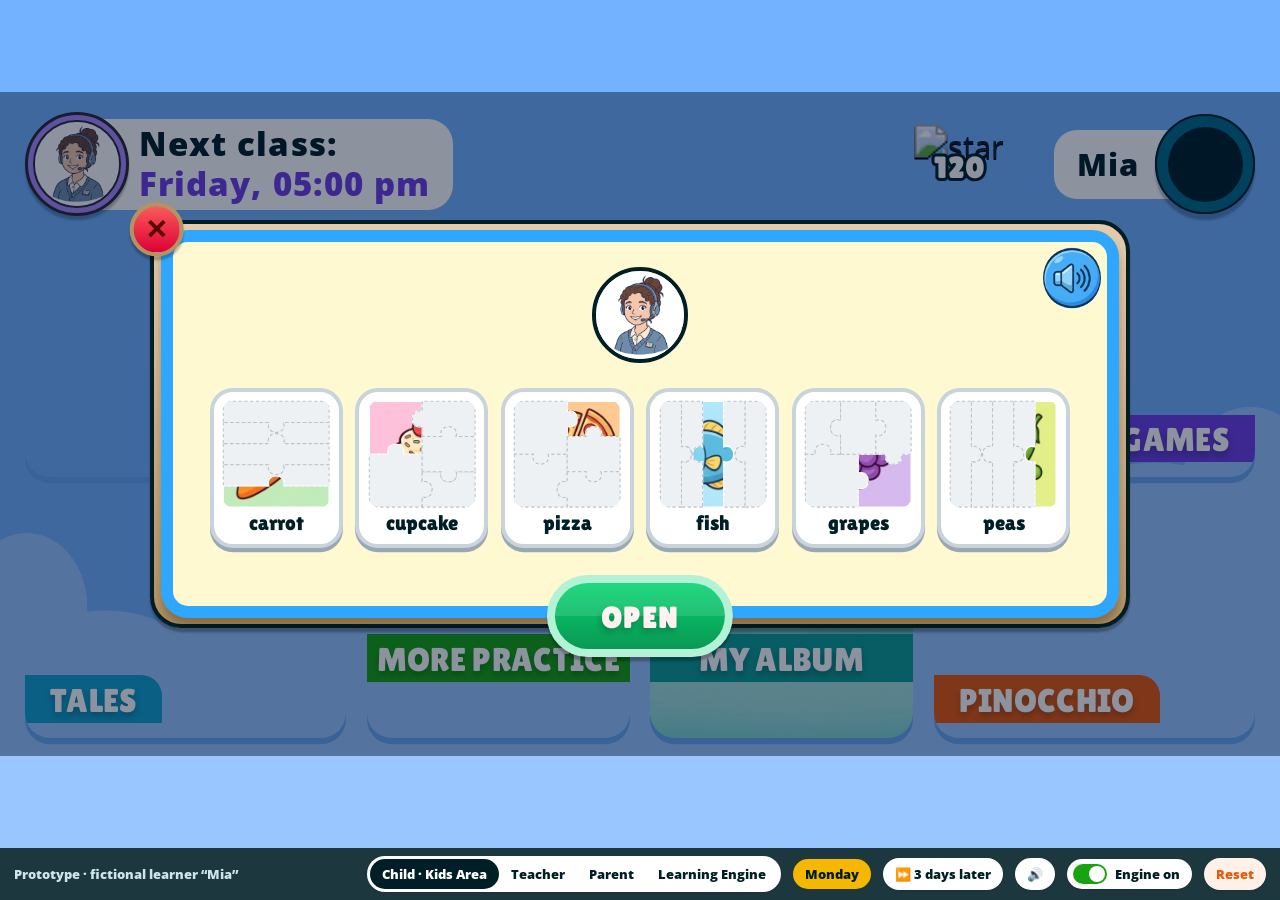
==== commit 6050f4b0: "Fill game tiles with pictures and stop clipping the snake Co-Authored-By: Claude Opus 5.5 <noreply@a" ====
--- a/index.html
+++ b/index.html
@@ -7,8 +7,8 @@
 <link rel="preconnect" href="https://fonts.googleapis.com">
 <link rel="preconnect" href="https://fonts.gstatic.com" crossorigin>
 <link href="https://fonts.googleapis.com/css2?family=Lilita+One&family=Open+Sans:wght@400;600;700;800&display=swap" rel="stylesheet">
-<link rel="stylesheet" href="styles.css?v=42">
-<link rel="stylesheet" href="ka.css?v=42">
+<link rel="stylesheet" href="styles.css?v=44">
+<link rel="stylesheet" href="ka.css?v=44">
 </head>
 <body>
   <div class="ka-root bg-dash" id="kaRoot">
@@ -19,6 +19,6 @@
   </div>
   <div class="adult-page" id="adultPage" hidden><div class="screen adult" id="adultScreen"></div></div>
   <div class="demo-bar floating" id="demoBar"></div>
-  <script src="app.js?v=42"></script>
+  <script src="app.js?v=44"></script>
 </body>
 </html>
--- a/ka.css
+++ b/ka.css
@@ -716,3 +716,31 @@
 .pw .av .in, .sn-av .av .in { top: 7%; left: 7%; width: 86%; height: 86%; box-shadow: 0 0 0 1.5px #0B4F63; }
 .pw .av .in .ch, .sn-av .av .in .ch { width: 135%; left: -30%; top: -6%; }
 .pw.enemy .av .in .ch { width: 100%; left: 0; top: 4%; }
+/* pictures fill their tiles */
+.fp { position: absolute; display: flex; align-items: center; justify-content: center; overflow: hidden; background-size: 4000% 4000%; background-position: 2% 2%; background-repeat: no-repeat; }
+.fp img { display: block; height: 100%; width: auto; }
+.ka-stage .mm-c { width: 78px; height: 62px; }
+.mm-c .fp { inset: 3px 3px 5px; border-radius: 4px; }
+.mm-c .w { font-size: 12px; }
+.ka-stage .bx-card { width: 118px; height: 91px; border: 0; border-radius: 0; background: none; box-shadow: none; }
+.bx-card .fp { inset: 5px; border-radius: 8px; }
+.ka-stage .gi.card-lis { top: auto; bottom: 8px; right: 8px; }
+.bx-slot .emo .wimg { width: 42px; height: 42px; border-radius: 3px; }
+.qz-q .fp { inset: 9px 10px 11px; border-radius: 10px; }
+.bb-mis .fp { inset: 5px 5px 7px; border-radius: 3px; }
+.rc-p .pic { overflow: hidden; }
+.rc-p .pic .wimg { display: block; width: 52px; height: 52px; border-radius: 0; }
+/* snake: the field runs to the window edges, nothing is clipped */
+.ka-root.bg-g-snake { background: linear-gradient(rgba(37,35,65,.45), rgba(37,35,65,.45)), url("https://school.novakidschool.com/games/snake/assets/background.ece45b59.svg") 0 0 / calc(420px * var(--z, 1)) auto repeat, #252341; }
+.ka-root.bg-g-snake .ka-stage { overflow: visible; }
+.sn-board { background: none; overflow: visible; }
+.sn-board::before { inset: auto; left: -2px; top: 100%; width: 2px; height: 100vh; background: #fff; }
+.sn-board::after { content: ""; position: absolute; left: 100%; top: -2px; width: 100vw; height: 2px; background: #fff; pointer-events: none; }
+/* quiz question panel: the frame SVG keeps its own ratio and came out narrower than the panel, so it is drawn in CSS */
+.qz-q .t { display: none; }
+.qz-q { box-sizing: border-box; background: #FFF6DF; border: 5px solid #F8C94E; border-radius: 16px; box-shadow: inset 0 0 0 2px #FFE7A3, 0 2px 0 rgba(13,59,78,.22); }
+.qz-q .fp { inset: 3px; border-radius: 9px; }
+.sp-card .emo { display: block; line-height: 0; }
+.sp-card .wimg { width: 150px; height: 150px; border-radius: 10px; mix-blend-mode: normal; }
+.sp-card:has(.sp-w) .wimg { width: 124px; height: 124px; }
+.sp-card .sp-w { line-height: 1.2; }
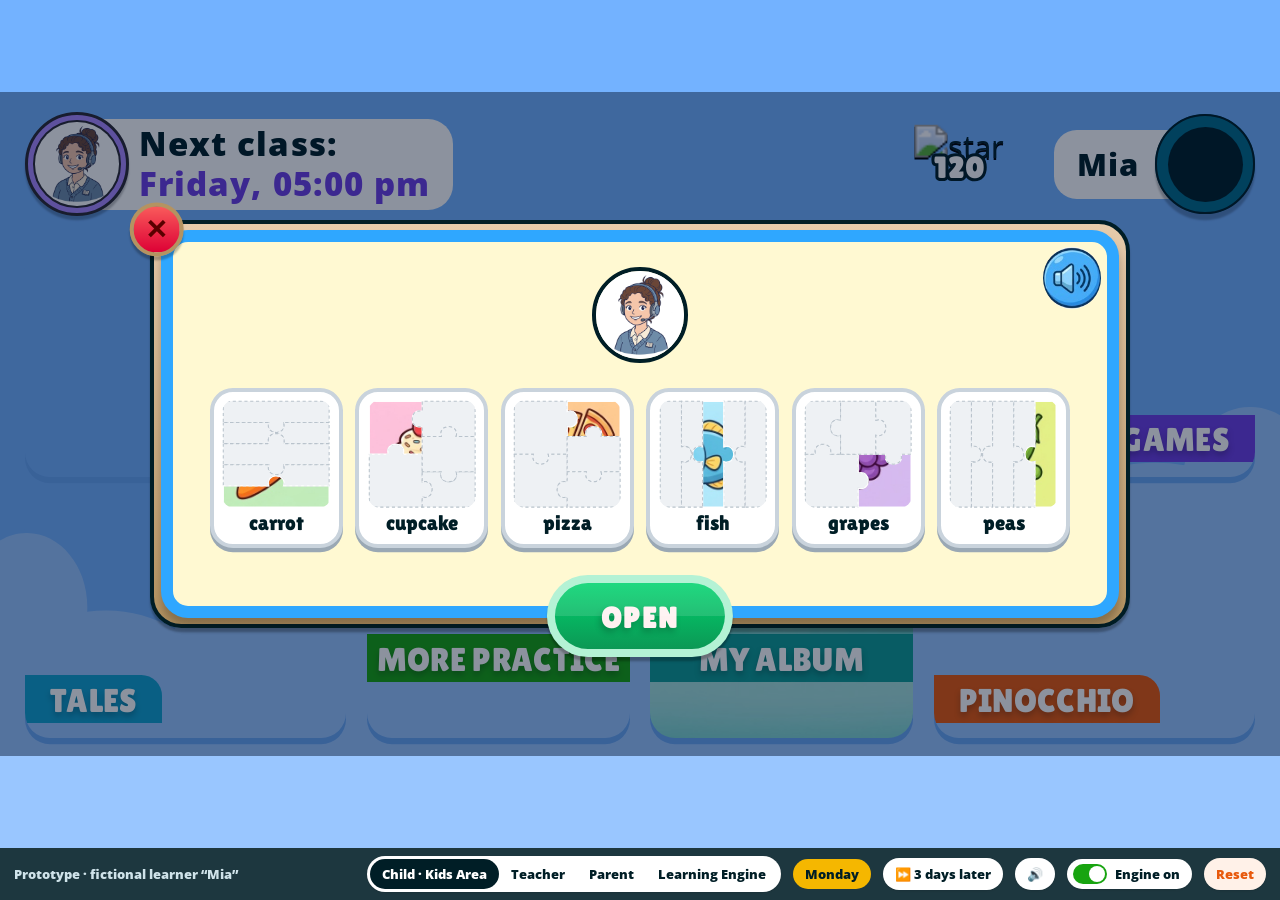
==== commit 91cbbd20: "Taper the snake and rotate its head as in the original Co-Authored-By: Claude Opus 5.5 <noreply@anth" ====
--- a/index.html
+++ b/index.html
@@ -7,8 +7,8 @@
 <link rel="preconnect" href="https://fonts.googleapis.com">
 <link rel="preconnect" href="https://fonts.gstatic.com" crossorigin>
 <link href="https://fonts.googleapis.com/css2?family=Lilita+One&family=Open+Sans:wght@400;600;700;800&display=swap" rel="stylesheet">
-<link rel="stylesheet" href="styles.css?v=44">
-<link rel="stylesheet" href="ka.css?v=44">
+<link rel="stylesheet" href="styles.css?v=45">
+<link rel="stylesheet" href="ka.css?v=45">
 </head>
 <body>
   <div class="ka-root bg-dash" id="kaRoot">
@@ -19,6 +19,6 @@
   </div>
   <div class="adult-page" id="adultPage" hidden><div class="screen adult" id="adultScreen"></div></div>
   <div class="demo-bar floating" id="demoBar"></div>
-  <script src="app.js?v=44"></script>
+  <script src="app.js?v=45"></script>
 </body>
 </html>
--- a/ka.css
+++ b/ka.css
@@ -744,3 +744,7 @@
 .sp-card .wimg { width: 150px; height: 150px; border-radius: 10px; mix-blend-mode: normal; }
 .sp-card:has(.sp-w) .wimg { width: 124px; height: 124px; }
 .sp-card .sp-w { line-height: 1.2; }
+/* one continuous white border line per side */
+.sn-board { border: 0; }
+.sn-board::before { left: 0; top: 0; width: 2px; height: 100vh; }
+.sn-board::after { left: 0; top: 0; width: 100vw; }
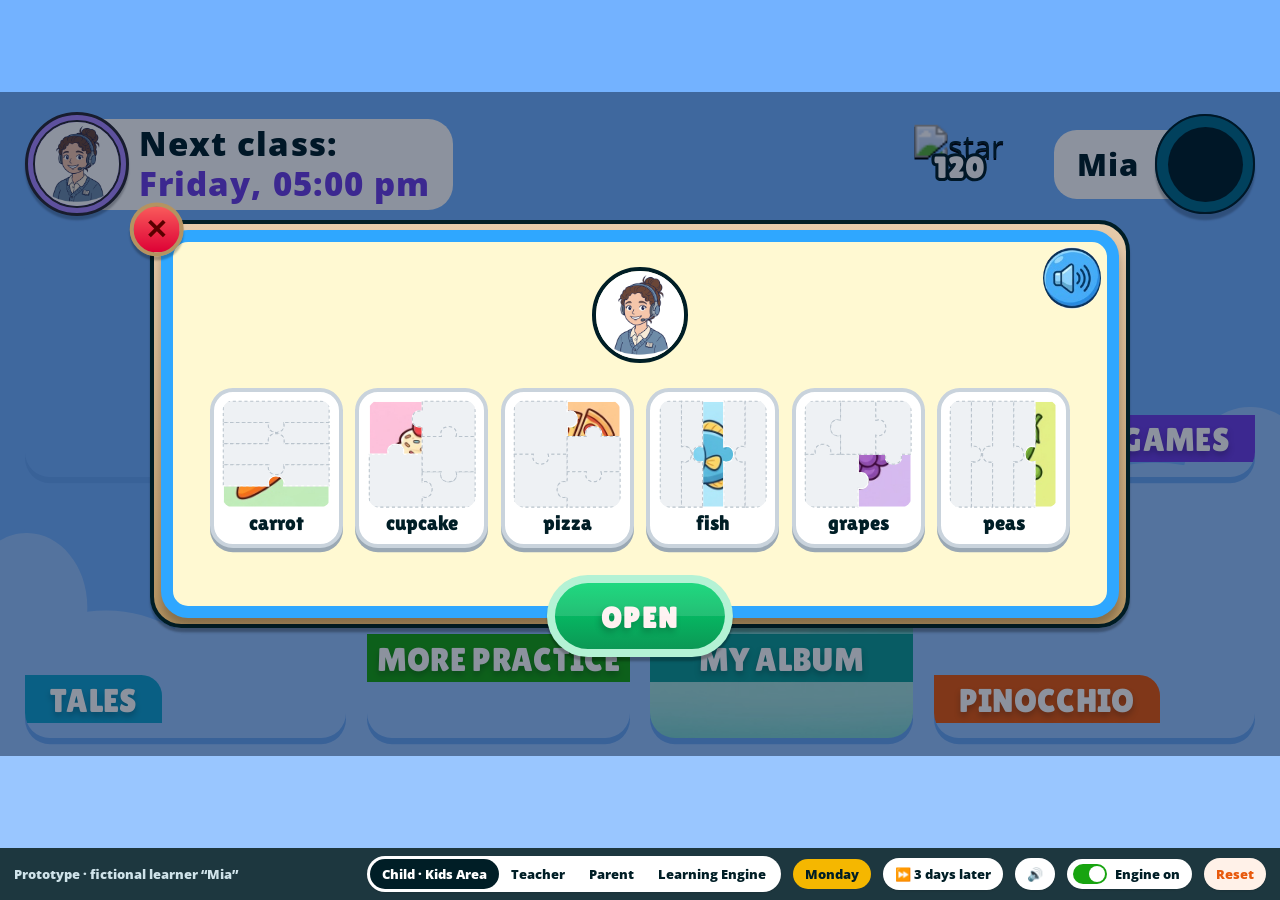
==== commit c7469673: "Keep the snake clear of the avatar and word plate, attach tail, remove background seam Co-Authored-B" ====
--- a/index.html
+++ b/index.html
@@ -7,8 +7,8 @@
 <link rel="preconnect" href="https://fonts.googleapis.com">
 <link rel="preconnect" href="https://fonts.gstatic.com" crossorigin>
 <link href="https://fonts.googleapis.com/css2?family=Lilita+One&family=Open+Sans:wght@400;600;700;800&display=swap" rel="stylesheet">
-<link rel="stylesheet" href="styles.css?v=45">
-<link rel="stylesheet" href="ka.css?v=45">
+<link rel="stylesheet" href="styles.css?v=46">
+<link rel="stylesheet" href="ka.css?v=46">
 </head>
 <body>
   <div class="ka-root bg-dash" id="kaRoot">
@@ -19,6 +19,6 @@
   </div>
   <div class="adult-page" id="adultPage" hidden><div class="screen adult" id="adultScreen"></div></div>
   <div class="demo-bar floating" id="demoBar"></div>
-  <script src="app.js?v=45"></script>
+  <script src="app.js?v=46"></script>
 </body>
 </html>
--- a/ka.css
+++ b/ka.css
@@ -731,7 +731,7 @@
 .rc-p .pic { overflow: hidden; }
 .rc-p .pic .wimg { display: block; width: 52px; height: 52px; border-radius: 0; }
 /* snake: the field runs to the window edges, nothing is clipped */
-.ka-root.bg-g-snake { background: linear-gradient(rgba(37,35,65,.45), rgba(37,35,65,.45)), url("https://school.novakidschool.com/games/snake/assets/background.ece45b59.svg") 0 0 / calc(420px * var(--z, 1)) auto repeat, #252341; }
+.ka-root.bg-g-snake { background: linear-gradient(rgba(37,35,65,.45), rgba(37,35,65,.45)), url("https://school.novakidschool.com/games/snake/assets/background.ece45b59.svg") center / cover no-repeat, #252341; }
 .ka-root.bg-g-snake .ka-stage { overflow: visible; }
 .sn-board { background: none; overflow: visible; }
 .sn-board::before { inset: auto; left: -2px; top: 100%; width: 2px; height: 100vh; background: #fff; }
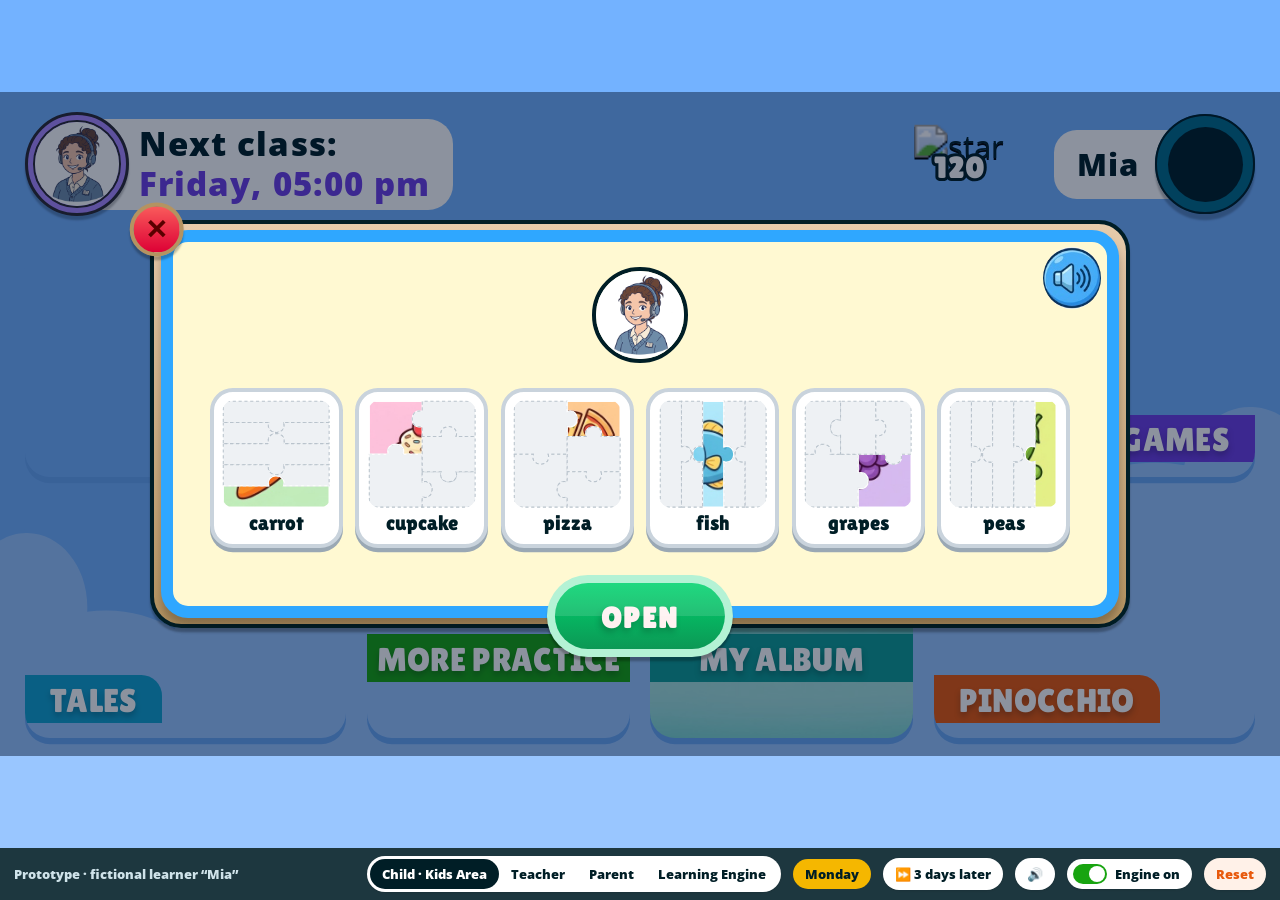
==== commit 4597e739: "Show the next class in a popup when a TELL card is pressed Co-Authored-By: Claude Opus 5.5 <noreply@" ====
--- a/index.html
+++ b/index.html
@@ -7,8 +7,8 @@
 <link rel="preconnect" href="https://fonts.googleapis.com">
 <link rel="preconnect" href="https://fonts.gstatic.com" crossorigin>
 <link href="https://fonts.googleapis.com/css2?family=Lilita+One&family=Open+Sans:wght@400;600;700;800&display=swap" rel="stylesheet">
-<link rel="stylesheet" href="styles.css?v=46">
-<link rel="stylesheet" href="ka.css?v=46">
+<link rel="stylesheet" href="styles.css?v=48">
+<link rel="stylesheet" href="ka.css?v=48">
 </head>
 <body>
   <div class="ka-root bg-dash" id="kaRoot">
@@ -19,6 +19,6 @@
   </div>
   <div class="adult-page" id="adultPage" hidden><div class="screen adult" id="adultScreen"></div></div>
   <div class="demo-bar floating" id="demoBar"></div>
-  <script src="app.js?v=46"></script>
+  <script src="app.js?v=48"></script>
 </body>
 </html>
--- a/ka.css
+++ b/ka.css
@@ -748,3 +748,15 @@
 .sn-board { border: 0; }
 .sn-board::before { left: 0; top: 0; width: 2px; height: 100vh; }
 .sn-board::after { left: 0; top: 0; width: 100vw; }
+
+/* snake: the field is a closed white frame that always fits on screen */
+.sn-board { left: 23px; top: 36px; width: 585px; height: 276px; box-sizing: border-box; border: 2px solid #fff; border-radius: 6px; }
+.sn-board::before, .sn-board::after { content: none; }
+
+/* TELL card: reminder of the next class, with the home-screen widget */
+.tell-board { width: 350px; }
+.tell-board .in { display: flex; align-items: center; gap: 14px; padding: 12px 34px 26px 14px; position: relative; text-align: left; }
+.tell-card { flex: none; }
+.tell-side { flex: 1; display: flex; flex-direction: column; gap: 10px; align-items: flex-start; }
+.tell-side .msg { font-size: 15px; }
+.tell-side .ka-lesson { filter: drop-shadow(0 1px 1px rgba(0,0,0,.2)); }
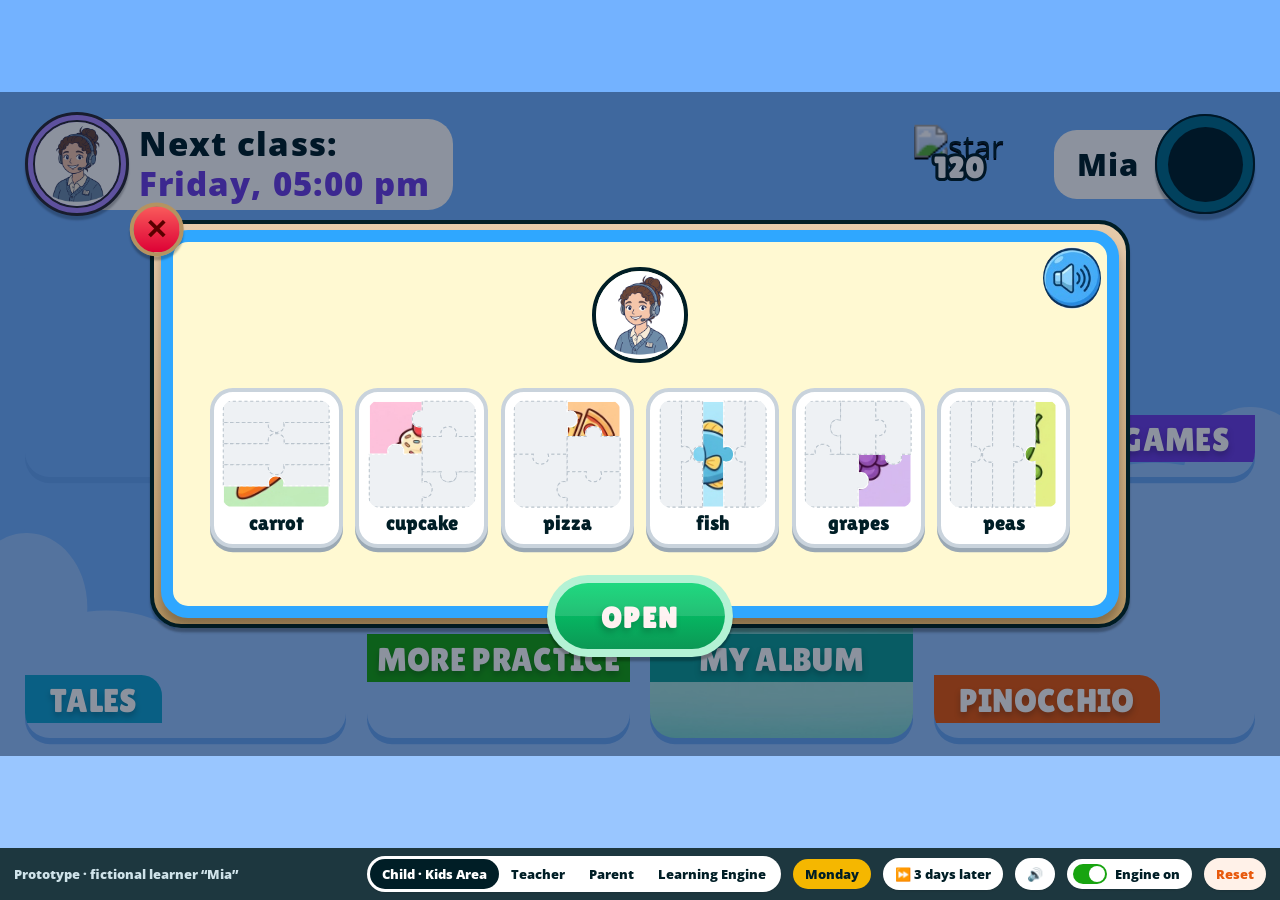
==== commit 0de988b7: "Close the TELL popup when speech ends or on an outside click; fix close button layering Co-Authored-" ====
--- a/index.html
+++ b/index.html
@@ -7,8 +7,8 @@
 <link rel="preconnect" href="https://fonts.googleapis.com">
 <link rel="preconnect" href="https://fonts.gstatic.com" crossorigin>
 <link href="https://fonts.googleapis.com/css2?family=Lilita+One&family=Open+Sans:wght@400;600;700;800&display=swap" rel="stylesheet">
-<link rel="stylesheet" href="styles.css?v=48">
-<link rel="stylesheet" href="ka.css?v=48">
+<link rel="stylesheet" href="styles.css?v=49">
+<link rel="stylesheet" href="ka.css?v=49">
 </head>
 <body>
   <div class="ka-root bg-dash" id="kaRoot">
@@ -19,6 +19,6 @@
   </div>
   <div class="adult-page" id="adultPage" hidden><div class="screen adult" id="adultScreen"></div></div>
   <div class="demo-bar floating" id="demoBar"></div>
-  <script src="app.js?v=48"></script>
+  <script src="app.js?v=49"></script>
 </body>
 </html>
--- a/ka.css
+++ b/ka.css
@@ -760,3 +760,4 @@
 .tell-side { flex: 1; display: flex; flex-direction: column; gap: 10px; align-items: flex-start; }
 .tell-side .msg { font-size: 15px; }
 .tell-side .ka-lesson { filter: drop-shadow(0 1px 1px rgba(0,0,0,.2)); }
+.tell-board .ka-close { z-index: 2; }
